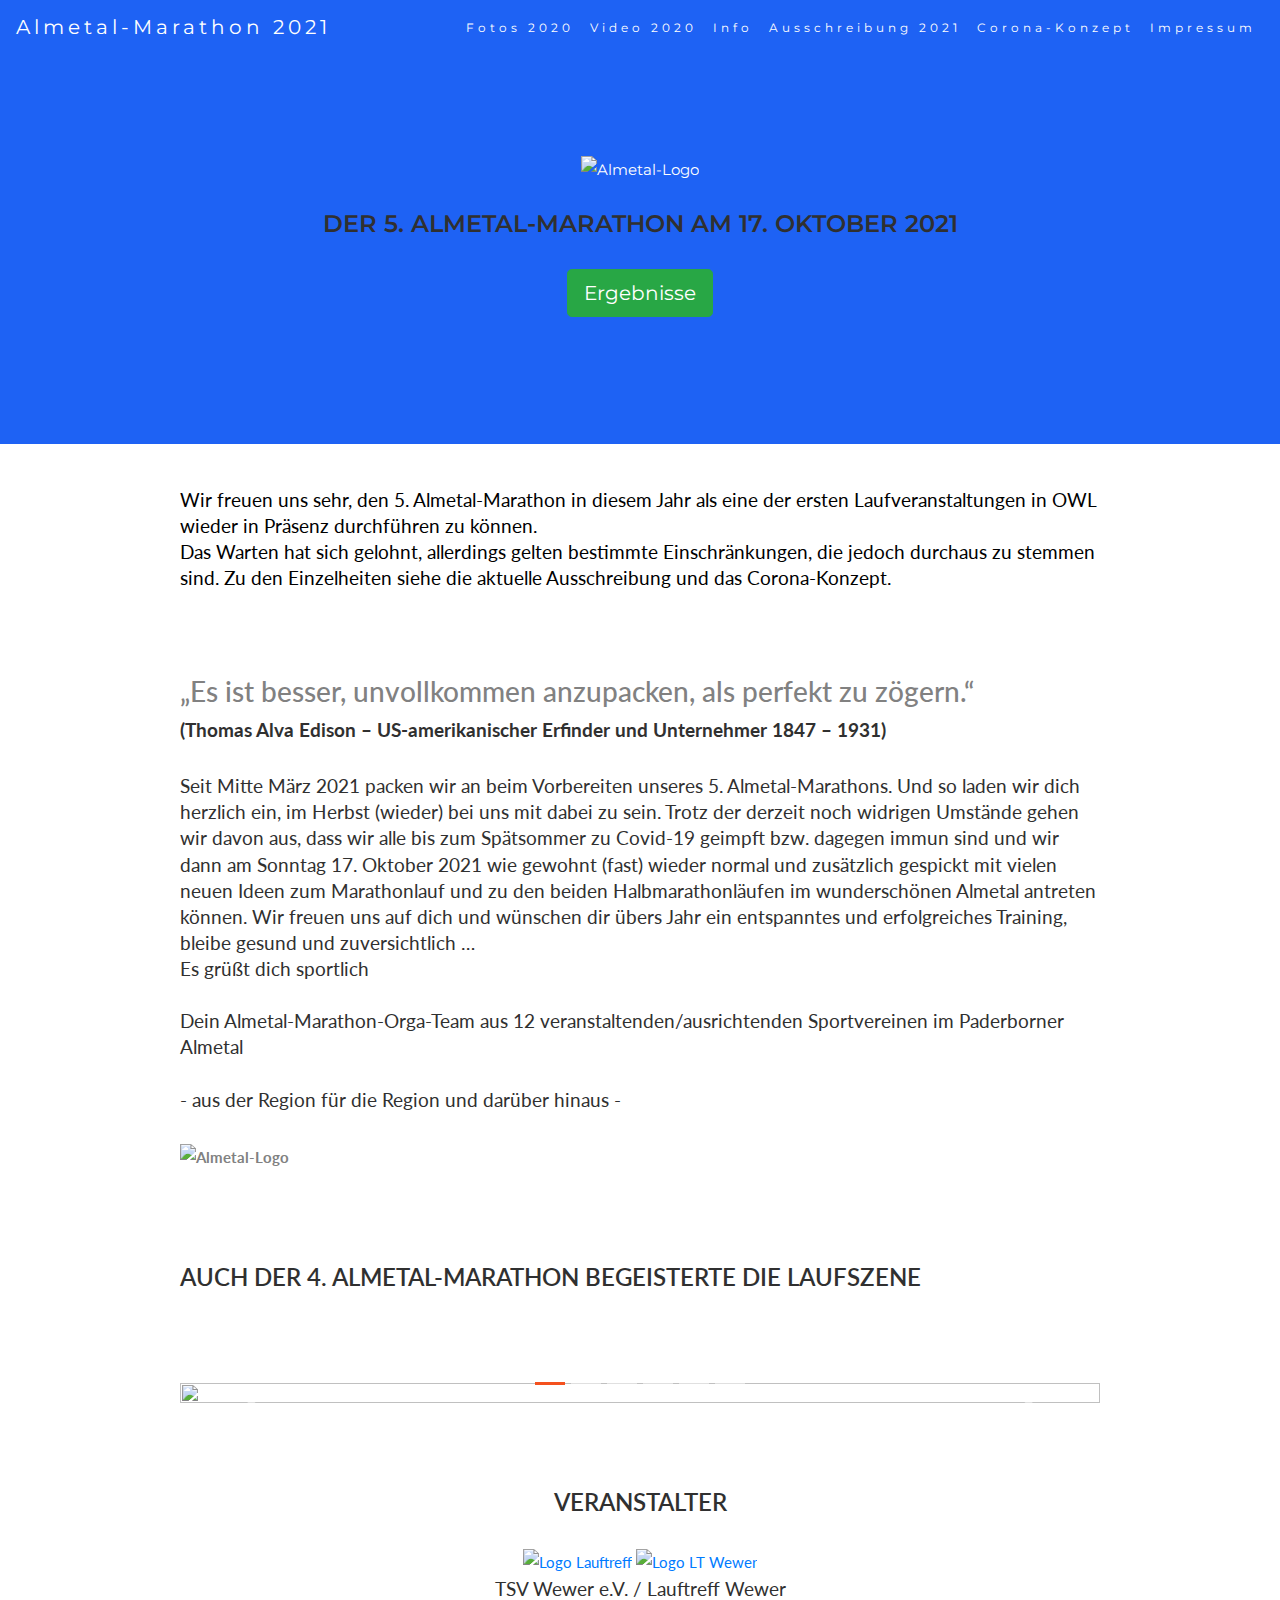
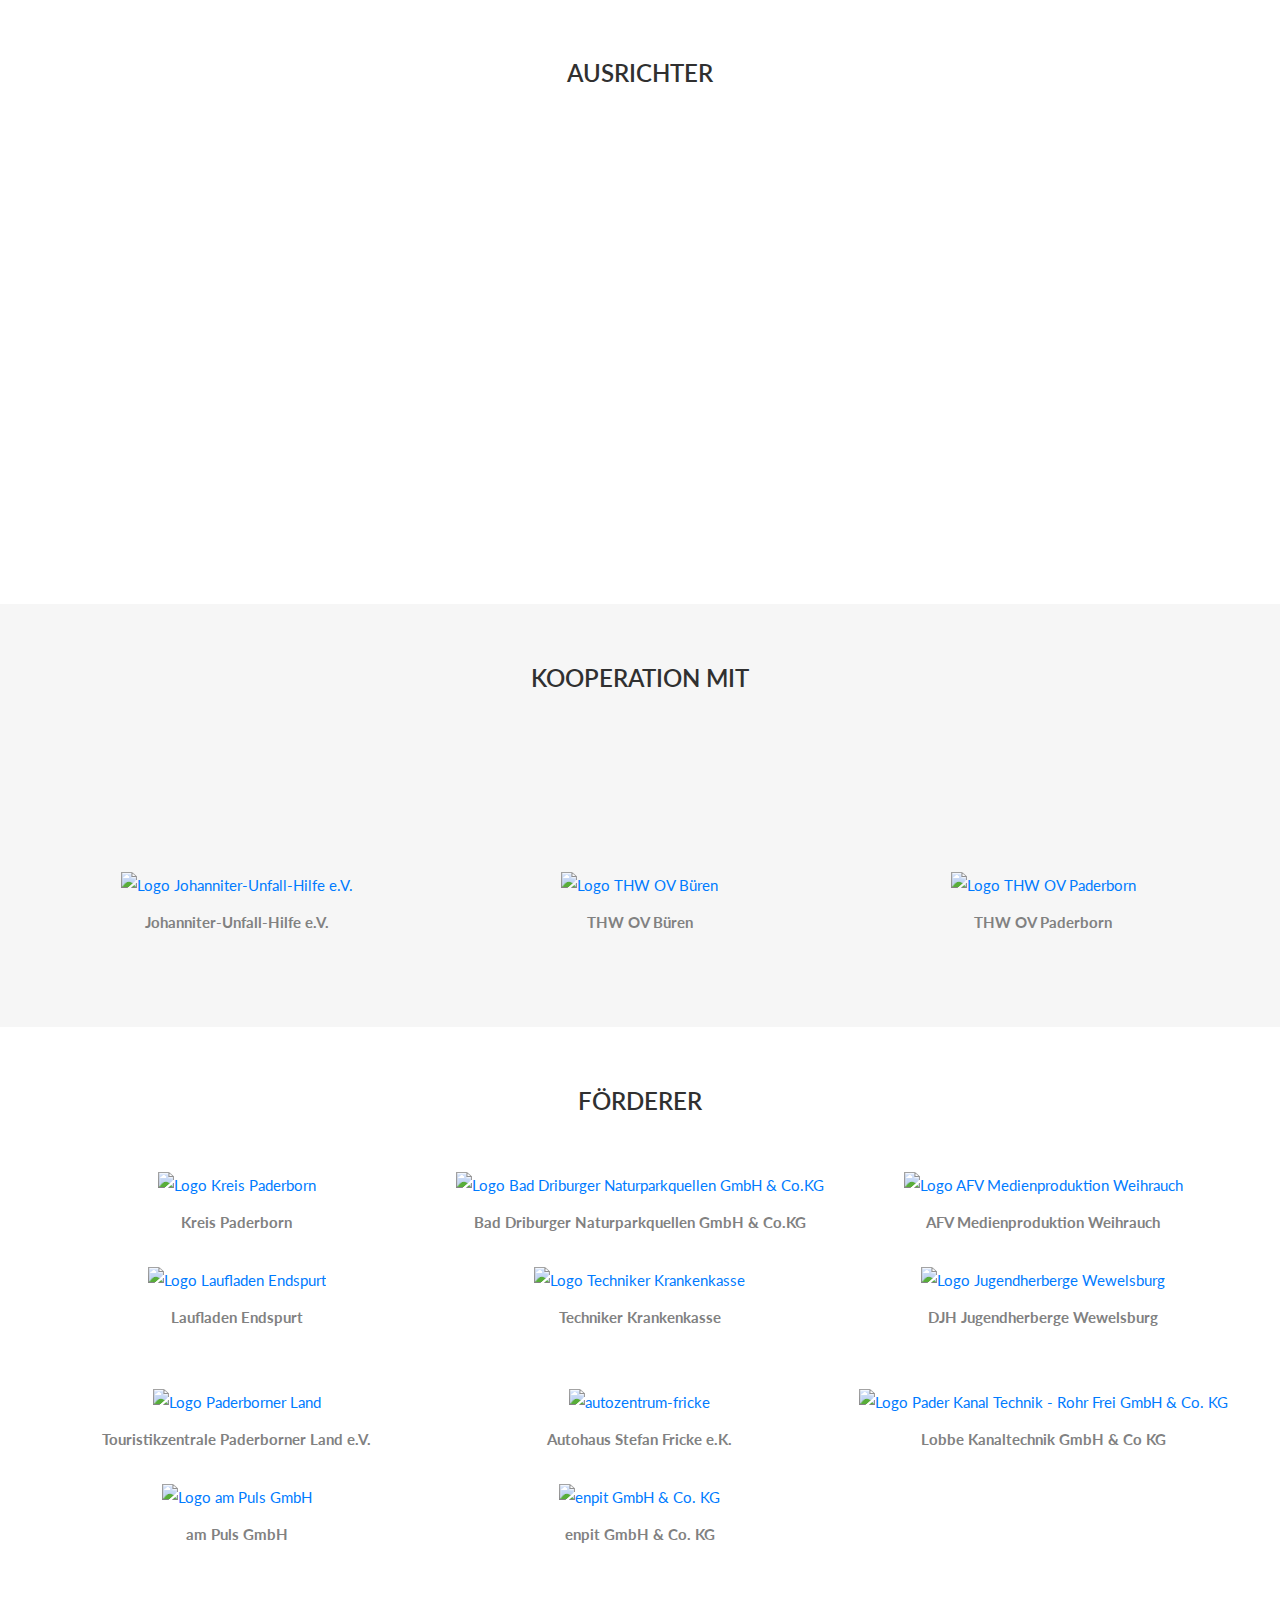
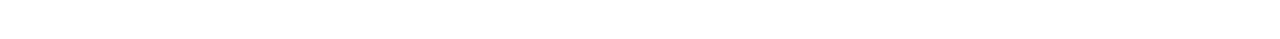
==== index.html @ 2bb0453e "Add files via upload" ====
<!DOCTYPE html>
<html lang="en">

<head>

    <title>Almetal-Marathon 2021</title>
    <meta charset="utf-8">
    <meta name="viewport" content="width=device-width, initial-scale=1">

    <link rel="stylesheet" href="https://maxcdn.bootstrapcdn.com/bootstrap/4.1.3/css/bootstrap.min.css">
    <link href="https://fonts.googleapis.com/css?family=Montserrat" rel="stylesheet" type="text/css">
    <link href="https://fonts.googleapis.com/css?family=Lato" rel="stylesheet" type="text/css">

    <script src="https://ajax.googleapis.com/ajax/libs/jquery/3.3.1/jquery.min.js"></script>
    <script src="https://maxcdn.bootstrapcdn.com/bootstrap/4.0.0/js/bootstrap.min.js"></script>
    <script src="https://cdnjs.cloudflare.com/ajax/libs/popper.js/1.12.9/umd/popper.min.js"></script>
    <script src="counter.js"></script>
    <!-- counter txt hat auch weitere scripte -->

    <link href="mein_css.css" rel="stylesheet" type="text/css">

</head>

<body>

    <nav class="navbar navbar-expand-lg navbar-dark   fixed-top">
        <a class="navbar-brand" href="#">Almetal-Marathon 2021</a>

        <a href="#"><img style="width: 5%;" alt="Almetal-Logo" src="5-Almetal-Marathon-int.jpg"></a>

    </nav>

    <nav class="navbar navbar-expand-lg navbar-dark   ">
        <a class="navbar-brand" href="#">Almetal-Marathon 2021</a>

        <ul class="navbar-nav ml-auto">

            <li class="nav-item">
                <a class="nav-link" href="https://drive.google.com/drive/u/1/folders/1sz-ZHcjQLQkYLXqZZET-gPsAhg2tv9Ea"
                    title="">Fotos 2020 </a>
            </li>
            <li class="nav-item">
                <a class="nav-link" href="https://www.youtube.com/watch?v=vW3LG8Wbyl0" title="">Video 2020</a>
            </li>

            <li class="nav-item">
                <a class="nav-link" href="https://my.raceresult.com/163427/info?lang=de" title="">Info</a>
            </li>
            <li class="nav-item">
                <a class="nav-link"
                    href="https://www.lauftreff-wewer.de/images/Almetal-Marathon/2021-10-17/2021-03-17-Ausschreibung.pdf"
                    title="">Ausschreibung 2021</a>
            </li>

            <li class="nav-item">
                <a class="nav-link"
                    href="https://www.lauftreff-wewer.de/images/Almetal-Marathon/2021-10-17/2021-08-11-Corona-Konzept.pdf">Corona-Konzept</a>
            </li>

            <li class="nav-item">
                <a class="nav-link" href="https://tsv-wewer.de/kontakt/impressum">Impressum</a>
            </li>

        </ul>
    </nav>

    <div class="jumbotron1 text-center">

        <img style="width: 50%;" alt="Almetal-Logo" src="5-Almetal-Marathon-int.jpg"><br>

        <br>
        <h2> Der 5. Almetal-Marathon am 17. Oktober 2021</h2>
        <!--
        <h4> Bis zum Start sind es noch: </h4>

         Datum wird in counter.js gepflegt  ****Vier Zeilen für Counter!!! -->
        <!--
        <p id="tage" class="btn btn-success btn-sm"></p>
        <p id="stunden" class="btn btn-success btn-sm"></p>
        <p id="minuten" class="btn btn-success btn-sm"></p>
        <p id="sekunden" class="btn btn-success btn-sm"></p>
        <br>
    -->
        <!-- 
        <a href="https://my.raceresult.com/163427/registration?lang=de" class="btn btn-success btn-lg"
            data-toggle="tooltip" data-placement="top" title="seit 1. April 2021 möglich">Anmeldung </a>
          
-->
        <a href="https://my.raceresult.com/163427/results" class="btn btn-success btn-lg" data-toggle="tooltip"
            data-placement="top" title="seit 1. April 2021 möglich">Ergebnisse </a>


        <br>
        <br>
        <!--
        <div class="container">
            <div class="row">
                <div class="col-sm-1">
                </div>

                <div class="col-sm-10">
                    <h6>
                        Die <b>Online-Anmeldung</b> für die Läufe des 5. Almetal-Marathon <b>ist geschlossen.</b>
                        <br>
                        Nach- bzw. Ummeldungen sind aus technischen und organisatorischen Gründen
                        leider
                        nicht mehr möglich !!!
                        <br>
                    </h6>
                </div>
            </div>
        </div>
-->


    </div>


    <div class="container">
        <div class="row">
            <div class="col-sm-1">
            </div>

            <div class="col-sm-10">
                <p class="font-weight-bold">
                    <br>
                    <h5>
                        Wir freuen uns sehr, den 5. Almetal-Marathon in diesem Jahr als eine der ersten
                        Laufveranstaltungen in OWL wieder in Präsenz durchführen zu können.
                        <br>
                        Das Warten hat sich gelohnt, allerdings gelten bestimmte Einschränkungen, die jedoch
                        durchaus zu stemmen sind. Zu den Einzelheiten siehe die aktuelle Ausschreibung und das
                        Corona-Konzept.
                    </h5>
                    <br>
                    <br>
                    <h3> „Es ist besser, unvollkommen anzupacken, als perfekt zu zögern.“ </h3>

                    <h4> <b>(Thomas Alva Edison – US-amerikanischer Erfinder und Unternehmer 1847 – 1931) </b></h4>

                    <h4> Seit Mitte März 2021 packen wir an beim Vorbereiten unseres 5. Almetal-Marathons.

                        Und so laden wir dich herzlich ein, im Herbst (wieder) bei uns mit dabei zu sein.
                        Trotz der derzeit noch widrigen Umstände gehen wir davon aus, dass wir alle bis zum
                        Spätsommer
                        zu Covid-19 geimpft bzw. dagegen immun sind und wir dann am Sonntag 17. Oktober 2021 wie
                        gewohnt
                        (fast) wieder normal und zusätzlich gespickt mit vielen neuen Ideen zum Marathonlauf und zu
                        den
                        beiden Halbmarathonläufen im wunderschönen Almetal antreten können.

                        Wir freuen uns auf dich und wünschen dir übers Jahr ein entspanntes und erfolgreiches
                        Training,
                        bleibe gesund und zuversichtlich …

                        <br>
                        Es grüßt dich sportlich
                        <br>
                        <br>

                        Dein Almetal-Marathon-Orga-Team
                        aus 12 veranstaltenden/ausrichtenden Sportvereinen im Paderborner Almetal
                        <br>
                        <br>
                        - aus der Region für die Region und darüber hinaus -

                    </h4>
                    <p class="font-weight-bold">
                        <img style="width: 100%;" alt="Almetal-Logo" src="Vereinslogoleiste.png"><br>
                    </p>
                </p>
            </div>
        </div>
    </div>


    <!-- Text aus der Region-->
    <div class="container-fluid bg-white">
        <div class="container">
            <div class="row">
                <div class="col-sm-1">

                </div>

                <div class="col-sm-10">
                    <p class="font-weight-bold">
                        <h2> Auch der 4. Almetal-Marathon begeisterte die Laufszene</h2>
                    </p>
                </div>

                <div class="col-sm-1">

                </div>
            </div>
        </div>
    </div>

    <!-- Fotos-->
    <div class="container">

        <div class="row">
            <div class="col-sm-1">
            </div>

            <div class="col-sm-10">

                <div id="Fotos" class="carousel slide" data-ride="carousel">

                    <!-- Indicators -->
                    <ul class="carousel-indicators">
                        <li data-target="#Fotos" data-slide-to="0" class="active"></li>
                        <li data-target="#Fotos" data-slide-to="1"></li>
                        <li data-target="#Fotos" data-slide-to="2"></li>
                        <li data-target="#Fotos" data-slide-to="3"></li>
                        <li data-target="#Fotos" data-slide-to="4"></li>
                        <li data-target="#Fotos" data-slide-to="5"></li>
                    </ul>

                    <!-- The slideshow -->
                    <div class="carousel-inner">
                        <div class="carousel-item active">
                            <img src="2020_1.JPG">
                        </div>
                        <div class="carousel-item ">
                            <img src="2020_2.JPG">
                        </div>
                        <div class="carousel-item ">
                            <img src="2020_3.JPG">
                        </div>
                        <div class="carousel-item ">
                            <img src="2020_4.JPG">
                        </div>
                        <div class="carousel-item ">
                            <img src="2020_5.JPG">
                        </div>
                        <div class="carousel-item ">
                            <img src="2020_6.JPG">
                        </div>
                    </div>

                    <!-- Left and right controls -->
                    <a class="carousel-control-prev" href="#Fotos" data-slide="prev">
                        <span class="carousel-control-prev-icon"></span>
                    </a>
                    <a class="carousel-control-next" href="#Fotos" data-slide="next">
                        <span class="carousel-control-next-icon"></span>
                    </a>

                </div>


            </div>
        </div>
    </div>
    </div>
    </div>

    <!-- Logo Unterschrift Untertitel
<div class="container">
        <div class="row">
            <div class="col-sm-1">
            </div>

            <div class="col-sm-10">
                <p class="small">
                   Text hier
                </p>
            </div>

            <div class="col-sm-1">
            </div>
        </div>
    </div>
-->

    </h4>
    </p>
    </div>

    <div class="col-sm-1">
    </div>




    <!-- Container (Veranstalter & Ausrichter) -->
    <div class="container">
        <div id="Veranstalter" class="container-fluid text-center">
            <h2>Veranstalter</h2>
            <a href="http://www.tsv-wewer.de/" target="_blank">
                <img style="width: 4%" src="TSV%20Wewer.jpg" alt="Logo Lauftreff">
            </a>
            <a href="http://www.lauftreff-wewer.de/index.php/almetal-marathon" target="_blank">
                <img style="width: 4%;" src="2019-Lauftreff-Wewer-40-Jahre.jpg" alt="Logo LT Wewer">
            </a>
            <h4>TSV Wewer e.V. / Lauftreff Wewer </h4>
            <br>

            <h2>Ausrichter</h2>
            <div class="row slideanim">
                <div class="col-sm-3">
                    <span class="glyphicon glyphicon-off logo-small"></span>

                    <a href="http://www.hsv-harth.de/" target="_blank">

                        <img style="width: 10%" src="Harth.jpg" alt="Logo Harth">

                    </a>
                    <p>HSV Rot-Weiß Harth e.V.</p>

                </div>
                <div class="col-sm-3">
                    <span class="glyphicon glyphicon-heart logo-small"></span>
                    <a href="http://sv-siddinghausen.eu/" target="_blank">
                        <img style="width: 10%" src="BW%20Siddinghausen.jpg" alt="Logo SV Siddinghausen">
                    </a>

                    <p>SV Blau-Weiß Siddinghausen e.V.</p>
                </div>
                <div class="col-sm-3">
                    <span class="glyphicon glyphicon-lock logo-small"></span>
                    <a href="http://www.svc-weine.de/" target="_blank">
                        <img style="width: 10%" src="Logo-SVC-Weine-neu.png" alt="Logo SVC Weine">
                    </a>
                    <p>SVC Weine e.V.</p>
                </div>

                <div class="col-sm-3">
                    <span class="glyphicon glyphicon-certificate logo-small"></span>
                    <a href="http://www.tsv-tudorf.de/" target="_blank">
                        <img style="width:10%" src="moz-screenshot-14.jpg" alt=" Logo TSV Tudorf 1919 e.V.">
                    </a>
                    <p>TSV Tudorf 1919 e.V.</p>
                </div>

            </div>

            <div class="row slideanim">
                <div class="col-sm-3">
                    <span class="glyphicon glyphicon-leaf logo-small"></span>
                    <a href="http://bueren-laeuft.de/aatalmarathon-2017/" target="_blank">
                        <img style="width: 10%" src="moz-screenshot-10.jpg" alt="Logo Büren">
                    </a>
                    <p>SV 21 Büren e.V.</p>
                </div>
                <div class="col-sm-3">
                    <span class="glyphicon glyphicon-certificate logo-small"></span>
                    <a href="http://www.sv-brenken.de/" target="_blank">
                        <img style="width: 10%" src="moz-screenshot-11.jpg" alt="Logo Blau Weiß Brenken">
                    </a>
                    <p>SV Blau-Weiß Brenken 1921 e.V.</p>
                </div>
                <div class="col-sm-3">
                    <span class="glyphicon glyphicon-wrench logo-small"></span>
                    <a href="http://www.ahden.de/vereine/bsv.html" target="_blank">
                        <img style="width:10%" src="moz-screenshot-12.jpg" alt="Logo BSV Ahden">
                    </a>
                    <p>BSV Ahden e.V</p>
                </div>

                <div class="col-sm-3">
                    <span class="glyphicon glyphicon-leaf logo-small"></span>
                    <a href="http://tus-wewelsburg.de/" target="_blank">
                        <img style="width:10%" src="moz-screenshot-13.jpg" alt="Logo TuS Wewelsburg 1919 e.V.">
                    </a>
                    <p>TuS Wewelsburg 1919 e.V.</p>
                </div>
            </div>
            <div class="row slideanim">


                <div class="col-sm-3">
                    <span class="glyphicon glyphicon-wrench logo-small"></span>
                    <a href="http://www.tsv-tudorf.de/abteilungen/leichtathletik/lauftreff.html" target="_blank">
                        <img style="width:10%" src="moz-screenshot-15.jpg" alt="">
                    </a>
                    <p>TSV Tudorf 1919 e.V. Leichtathletik</p>
                </div>

                <div class="col-sm-3">
                    <span class="glyphicon glyphicon-leaf logo-small"></span>
                    <a href="http://www.alfen.de/allemal-marathon-abschnitt-alfen/" target="_blank">
                        <img style="width:10%" src="moz-screenshot-16.jpg" alt="Logo SV Rot-Weiß Alfen 1927 e.V.">
                    </a>
                    <p>SV Rot-Weiß Alfen 1927 e.V.</p>
                </div>
                <div class="col-sm-3">
                    <span class="glyphicon glyphicon-certificate logo-small"></span>
                    <a href="http://www.scb-la.de" target="_blank">
                        <img style="width:10%" src="moz-screenshot-17.jpg" alt="Logo SC Borchen 1926/32 e.V">
                    </a>
                    <p>SC Borchen 1926/32 e.V</p>
                </div>
                <div class="col-sm-3">
                    <span class="glyphicon glyphicon-wrench logo-small"></span>
                    <a href="http://www.tura-elsen.de/" target="_blank">
                        <img style="width:10%" src="moz-screenshot-18.jpg" alt="Logo TuRa Elsen 1894/1911 e.V.">
                    </a>
                    <p>TuRa Elsen 1894/1911 e.V.</p>
                </div>
            </div>

            <div class="row slideanim">
            </div>

        </div>

    </div>

    <!-- Container (in Kooperation mit ) -->
    <div id="portfolio" class="container-fluid text-center bg-grey">
        <h2>Kooperation mit </h2><br>

        <div class="row text-center slideanim">
            <div class="col-sm-4">
                <div class="thumbnail">
                    <a href="http://radfuchs.de/" target="_blank">
                        <img style="width:10%" src="moz-screenshot.jpg" alt="Logo Radfüchse Büren e.V.">
                    </a>
                    <p><strong>Radfüchse Büren e.V. </strong></p>

                </div>
            </div>
            <div class="col-sm-4">
                <div class="thumbnail">
                    <a href="http://www.rad-treff-borchen.de/" target="_blank">
                        <img style="width:10%" src="moz-screenshot-1.jpg" alt="Logo Rad-Treff Borchen">
                    </a>
                    <p><strong>Rad-Treff Borchen e.V.</strong></p>

                </div>
            </div>
            <div class="col-sm-4">
                <div class="thumbnail">
                    <a href="http://www.ahorn-sportpark.de" target="_blank">
                        <img style="width:50%" src="Ahornsportpark.png" alt="Logo Ahorn Sportpark">
                    </a>
                    <p><strong>Ahorn-Sportpark gGmbH</strong></p>

                </div>
            </div>
        </div><br>

        <div class="row text-center ">


            <div class="col-sm-4">
                <div class="thumbnail">
                    <a href="http://www.johanniter.de/die-johanniter/johanniter-hilfsgemeinschaft/hilfsgemeinschaften-vor-ort/paderborn/#contactperson-194442"
                        target="_blank">
                        <img style="width:30%" src="moz-screenshot-3.jpg" alt="Logo Johanniter-Unfall-Hilfe e.V.">
                    </a>
                    <p><strong>Johanniter-Unfall-Hilfe e.V.</strong></p>

                </div>
            </div>

            <div class="col-sm-4">
                <div class="thumbnail">
                    <a href="https://ov-bueren.thw.de/" target="_blank">
                        <img style="width: 10%" src="moz-screenshot-2.jpg" alt="Logo THW OV Büren">
                    </a>
                    <p><strong>THW OV Büren </strong></p>

                </div>
            </div>
            <div class="col-sm-4">
                <div class="thumbnail">
                    <a href="https://www.thw-paderborn.de/home" target="_blank">
                        <img style="width: 10%" src="THW_PB.jpg" alt="Logo THW OV Paderborn">
                    </a>
                    <p><strong> THW OV Paderborn</strong></p>

                </div>
            </div>

        </div>
    </div>


    <!-- Container (Förderer ) -->
    <div id="portfolio" class="container-fluid text-center ">
        <h2>Förderer</h2><br>

        <div class="row text-center ">
            <div class="col-sm-4">
                <div class="thumbnail">
                    <a href="http://www.kreis-paderborn.de/" target="_blank">
                        <img style="width:30%" src="moz-screenshot-7.jpg" alt="Logo Kreis Paderborn">
                    </a>
                    <p><strong>Kreis Paderborn </strong></p>

                </div>
            </div>
            <div class="col-sm-4">
                <div class="thumbnail">
                    <a href="http://www.bad-driburger.de/" target="_blank">
                        <img style="width:30%" src="moz-screenshot-20.jpg"
                            alt="Logo Bad Driburger Naturparkquellen GmbH & Co.KG">
                    </a>
                    <p><strong>Bad Driburger Naturparkquellen GmbH & Co.KG</strong></p>

                </div>
            </div>
            <div class="col-sm-4">
                <div class="thumbnail">
                    <a href="http://www.afv.de/" target="_blank">
                        <img style="width:15%" src="moz-screenshot-21.jpg" alt="Logo AFV Medienproduktion
                            Weihrauch">
                    </a>
                    <p><strong>AFV Medienproduktion Weihrauch</strong></p>

                </div>
            </div>
        </div>

        <div class="row text-center ">
            <div class="col-sm-4">
                <div class="thumbnail">
                    <a href="http://www.laufladen-endspurt.de/" target="_blank">
                        <img style="width:30%" src="moz-screenshot-23.jpg" alt="Logo Laufladen Endspurt">
                    </a>
                    <p><strong>Laufladen Endspurt </strong></p>

                </div>
            </div>
            <div class="col-sm-4">
                <div class="thumbnail">
                    <a href="https://www.tk.de/service/app/2025440/filiale/detail.app" target="_blank">
                        <img style="width:10%" src="TK.jpg" alt="Logo Techniker Krankenkasse">
                    </a>
                    <p><strong>Techniker Krankenkasse</strong></p>

                </div>
            </div>
            <div class="col-sm-4">
                <div class="thumbnail">
                    <a href="https://www.jugendherberge.de/jugendherbergen/Wewelsburg-386/portraet/" target="_blank">
                        <img style="width:30%" src="DJH.jpg" alt="Logo Jugendherberge Wewelsburg">
                    </a>
                    <p><strong>DJH Jugendherberge Wewelsburg</strong></p>

                </div>
            </div>

        </div><br>



        <div class="row text-center ">
            <div class="col-sm-4">
                <div class="thumbnail">
                    <a href="https://www.paderborner-land.de" target="_blank">
                        <img style="width:30%" src="Logo_PBerLand_rgb.jpg" alt="Logo Paderborner Land">
                    </a>
                    <p><strong>Touristikzentrale Paderborner Land e.V. </strong></p>

                </div>
            </div>

            <div class="col-sm-4">
                <div class="thumbnail">
                    <a href="https://www.autozentrum-fricke.de/" target="_blank">
                        <img style="width:20%" src="Fricke.jpg" alt="autozentrum-fricke">
                    </a>
                    <p><strong>Autohaus Stefan Fricke e.K.</strong></p>

                </div>
            </div>



            <div class="col-sm-4">
                <div class="thumbnail">
                    <a href="https://www.pktec.de/" target="_blank">
                        <img style="width:30%" src="Lobbe_Logo_4c_650mm.jpg"
                            alt="Logo Pader Kanal Technik - Rohr Frei GmbH & Co. KG">
                    </a>
                    <p><strong>Lobbe Kanaltechnik GmbH & Co KG</strong></p>

                </div>
            </div><br>

            <div class="col-sm-4">
                <div class="thumbnail">
                    <a href="http://www.ampulsonline.de" target="_blank">
                        <img style="width: 20%" src="Am-Puls.png" alt="Logo am Puls GmbH">
                    </a>
                    <p><strong>am Puls GmbH </strong></p>

                </div>
            </div>

            <div class="col-sm-4">
                <div class="thumbnail">
                    <a href="https://www.enpit.de" target="_blank">
                        <img style="width: 20%" src="logo-enpit.png" alt="enpit GmbH & Co. KG">
                    </a>
                    <p><strong>enpit GmbH & Co. KG</strong></p>

                </div>
            </div>

        </div>
    </div>

    <!-- Container (Contact Section) 
    <div id="contact" class="container-fluid bg-grey">
        <h2 class="text-center">CONTACT</h2>
        <div class="row">
            <div class="col-sm-5">
                <p>Contact us and we'll get back to you within 24 hours.</p>
                <p><span class="glyphicon glyphicon-map-marker"></span> Chicago, US</p>
                <p><span class="glyphicon glyphicon-phone"></span> +00 1515151515</p>
                <p><span class="glyphicon glyphicon-envelope"></span> myemail@something.com</p>
            </div>
            <div class="col-sm-7 slideanim">
                <div class="row">
                    <div class="col-sm-6 form-group">
                        <input class="form-control" id="name" name="name" placeholder="Name" type="text" required>
                    </div>
                    <div class="col-sm-6 form-group">
                        <input class="form-control" id="email" name="email" placeholder="Email" type="email" required>
                    </div>
                </div>
                <textarea class="form-control" id="comments" name="comments" placeholder="Comment" rows="5"></textarea><br>
                <div class="row">
                    <div class="col-sm-12 form-group">
                        <button class="btn btn-default pull-right" type="submit">Send</button>
                    </div>
                </div>
            </div>
        </div>
    </div>
   -->


</body>

</html>
---- mein_css.css ----
body {
            font: 400 15px Lato, sans-serif;
            line-height: 1.8;
            color: #818181;
        }

        h2 {
            font-size: 24px;
            text-transform: uppercase;
            color: #303030;
            font-weight: 600;
            margin-bottom: 30px;
        }

        h4 {
            font-size: 19px;
            line-height: 1.375em;
            color: #303030;
            font-weight: 400;
            margin-bottom: 30px;
        }

        .jumbotron1 {
            background-color: #1e62f4;
            color: #fff;
            padding: 100px 25px;
            font-family: Montserrat, sans-serif;
        }

        h5 {
            font-size: 19px;
            line-height: 1.375em;
            color: #000000;
            font-weight: 400;
            margin-bottom: 30px;
        }
        h6 {
            background-color: #f4df1e;
            font-size: 19px;
            line-height: 1.375em;
            color: #000000;
            font-weight: 400;
            margin-bottom: 30px;
        }


        .container-fluid {
            padding: 60px 50px;
        }

        .bg-grey {
            background-color: #f6f6f6;
        }

        .logo-small {
            color: #f4511e;
            font-size: 50px;
        }

        .logo {
            color: #f4511e;
            font-size: 200px;
        }

        .thumbnail {
            padding: 0 0 15px 0;
            border: none;
            border-radius: 0;
        }

        .thumbnail img {
            width: 100%;
            height: 100%;
            margin-bottom: 10px;
        }




        .carousel-control.right,
        .carousel-control.left {
            background-image: none;
            color: #f4511e;
        }

        .carousel-indicators li {
            border-color: #f4511e;
        }

        .carousel-indicators li.active {
            background-color: #f4511e;
        }

        /* Make the image fully responsive */
        .carousel-inner img {
            width: 100%;
            height: 100%;
        }



        .item h4 {
            font-size: 19px;
            line-height: 1.375em;
            font-weight: 400;
            font-style: italic;
            margin: 70px 0;
        }

        .item span {
            font-style: normal;
        }

        .panel {
            border: 1px solid #f4511e;
            border-radius: 0 !important;
            transition: box-shadow 0.5s;
        }

        .panel:hover {
            box-shadow: 5px 0px 40px rgba(0, 0, 0, .2);
        }

        .panel-footer .btn:hover {
            border: 1px solid #f4511e;
            background-color: #fff !important;
            color: #f4511e;
        }

        .panel-heading {
            color: #fff !important;
            background-color: #f4511e !important;
            padding: 25px;
            border-bottom: 1px solid transparent;
            border-top-left-radius: 0px;
            border-top-right-radius: 0px;
            border-bottom-left-radius: 0px;
            border-bottom-right-radius: 0px;
        }

        .panel-footer {
            background-color: white !important;
        }

        .panel-footer h3 {
            font-size: 32px;
        }

        .panel-footer h4 {
            color: #aaa;
            font-size: 14px;
        }

        .panel-footer .btn {
            margin: 15px 0;
            background-color: #f4511e;
            color: #fff;
        }

        .navbar {
            margin-bottom: 0;
            background-color: #1e62f4;
            z-index: 9999;
            border: 0;
            font-size: 12px !important;
            line-height: 1.42857143 !important;
            letter-spacing: 4px;
            border-radius: 0;
            font-family: Montserrat, sans-serif;
        }

        .navbar li a,
        .navbar .navbar-brand {
            color: #fff !important;
        }

        .navbar-nav li a:hover,
        .navbar-nav li.active a {
            color: #f4511e !important;
            background-color: #fff !important;
            flex-direction: row
        }

        .navbar-default .navbar-toggle {
            border-color: transparent;
            color: #fff !important;
        }

        footer .glyphicon {
            font-size: 20px;
            margin-bottom: 20px;
            color: #f4511e;
        }

        .slideanim {
            visibility: hidden;
        }

        .slide {
            animation-name: slide;
            -webkit-animation-name: slide;
            animation-duration: 1s;
            -webkit-animation-duration: 1s;
            visibility: visible;
        }



        @keyframes slide {
            0% {
                opacity: 0;
                transform: translateY(70%);
            }

            100% {
                opacity: 1;
                transform: translateY(0%);
            }
        }

        @-webkit-keyframes slide {
            0% {
                opacity: 0;
                -webkit-transform: translateY(70%);
            }

            100% {
                opacity: 1;
                -webkit-transform: translateY(0%);
            }
        }

        @media screen and (max-width: 768px) {
            .col-sm-4 {
                text-align: center;
                margin: 25px 0;
            }

            .btn-lg {
                width: 100%;
                margin-bottom: 35px;
            }
        }

        @media screen and (max-width: 480px) {
            .logo {
                font-size: 150px;
            }
        }

        /* Fixes dropdown menus placed on the right side */
        .ml-auto .dropdown-menu {
            left: auto !important;
            right: 0px;
        }

        .nav-link {
            padding-right: .5rem !important;
            padding-left: .5rem !important;
        }
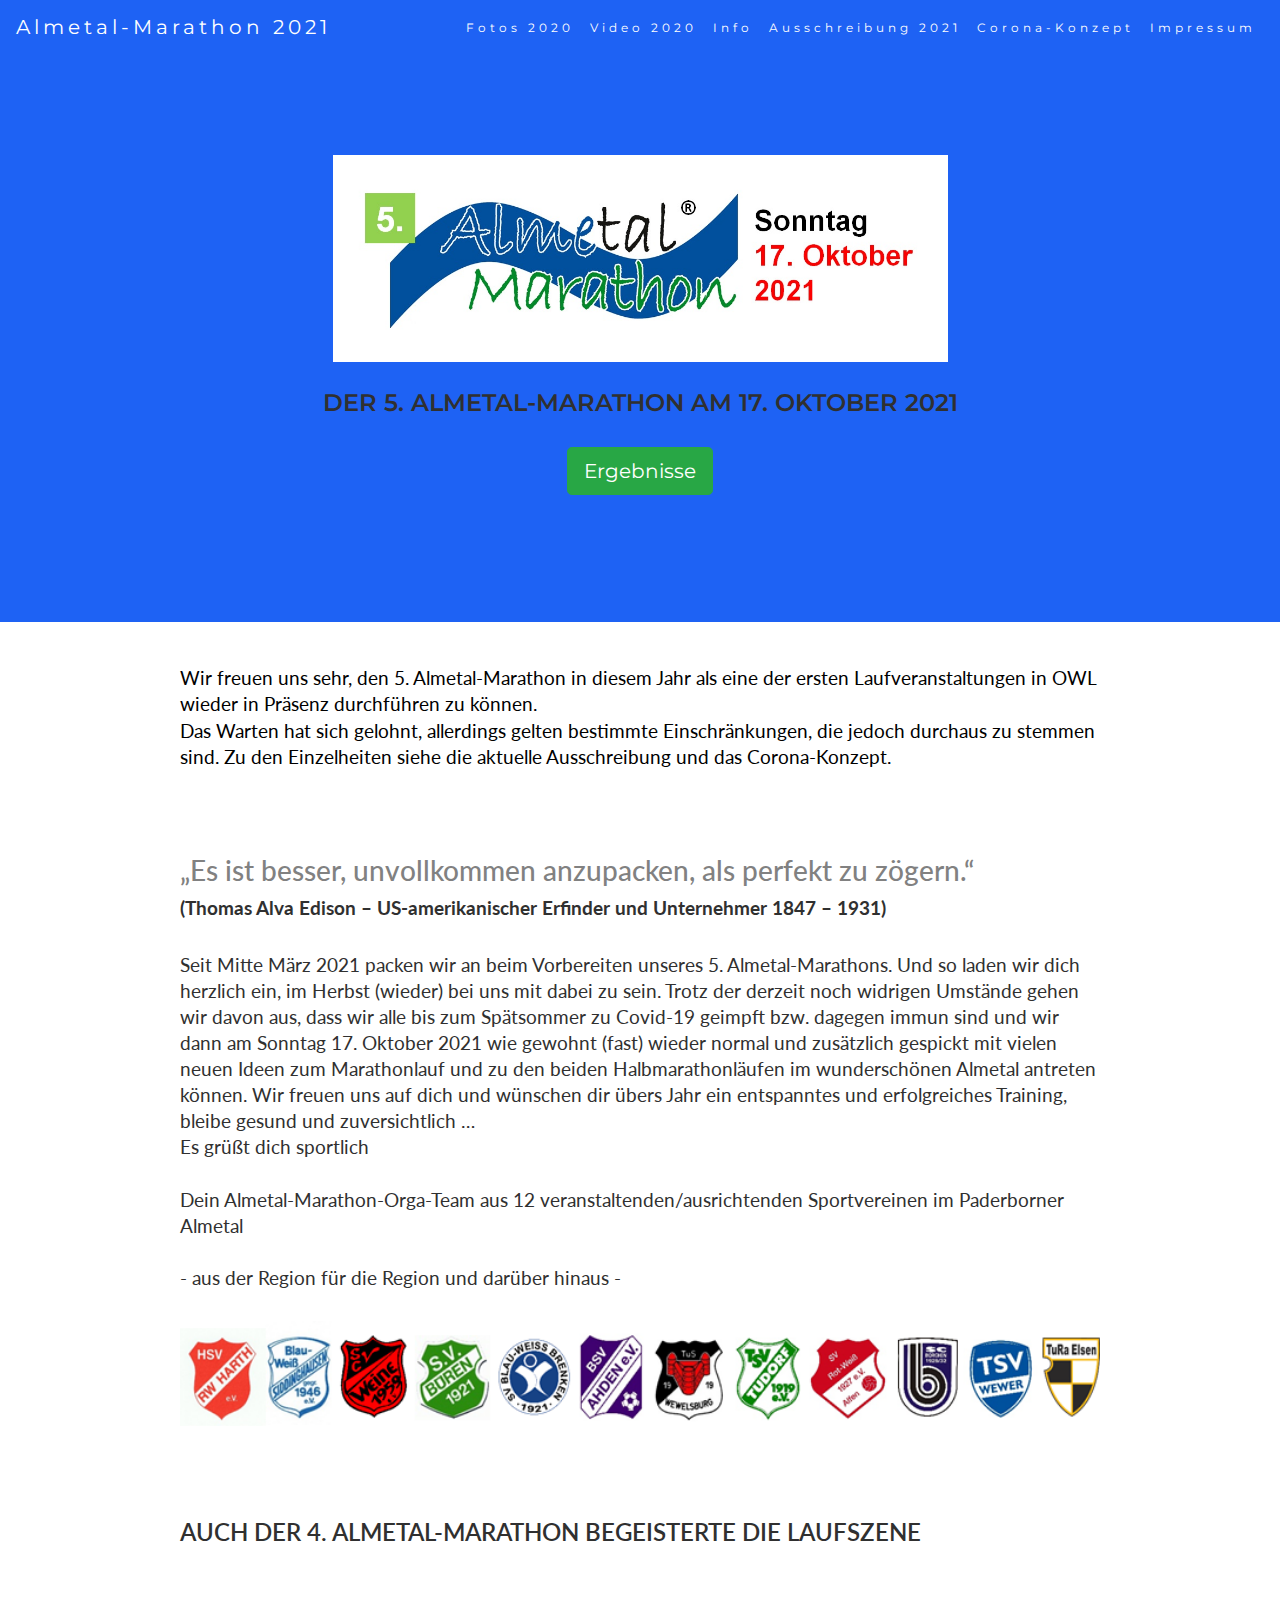
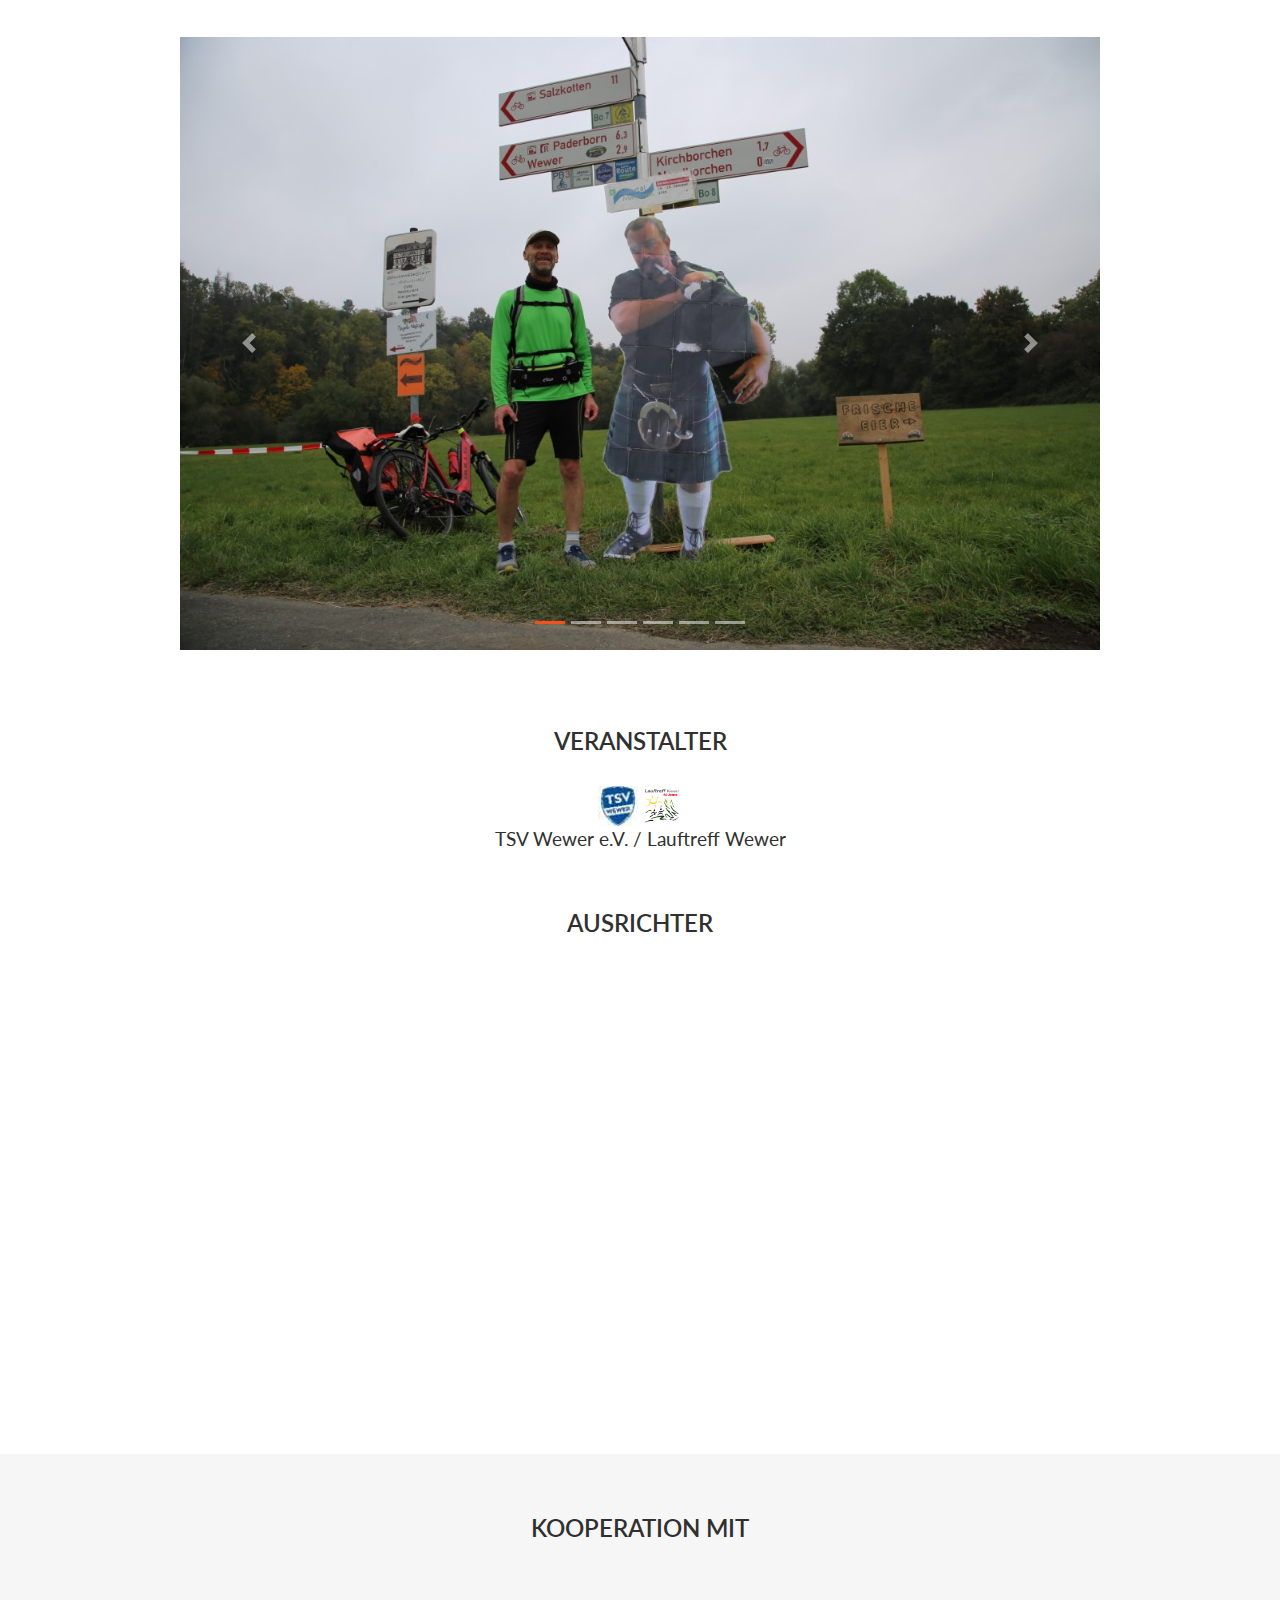
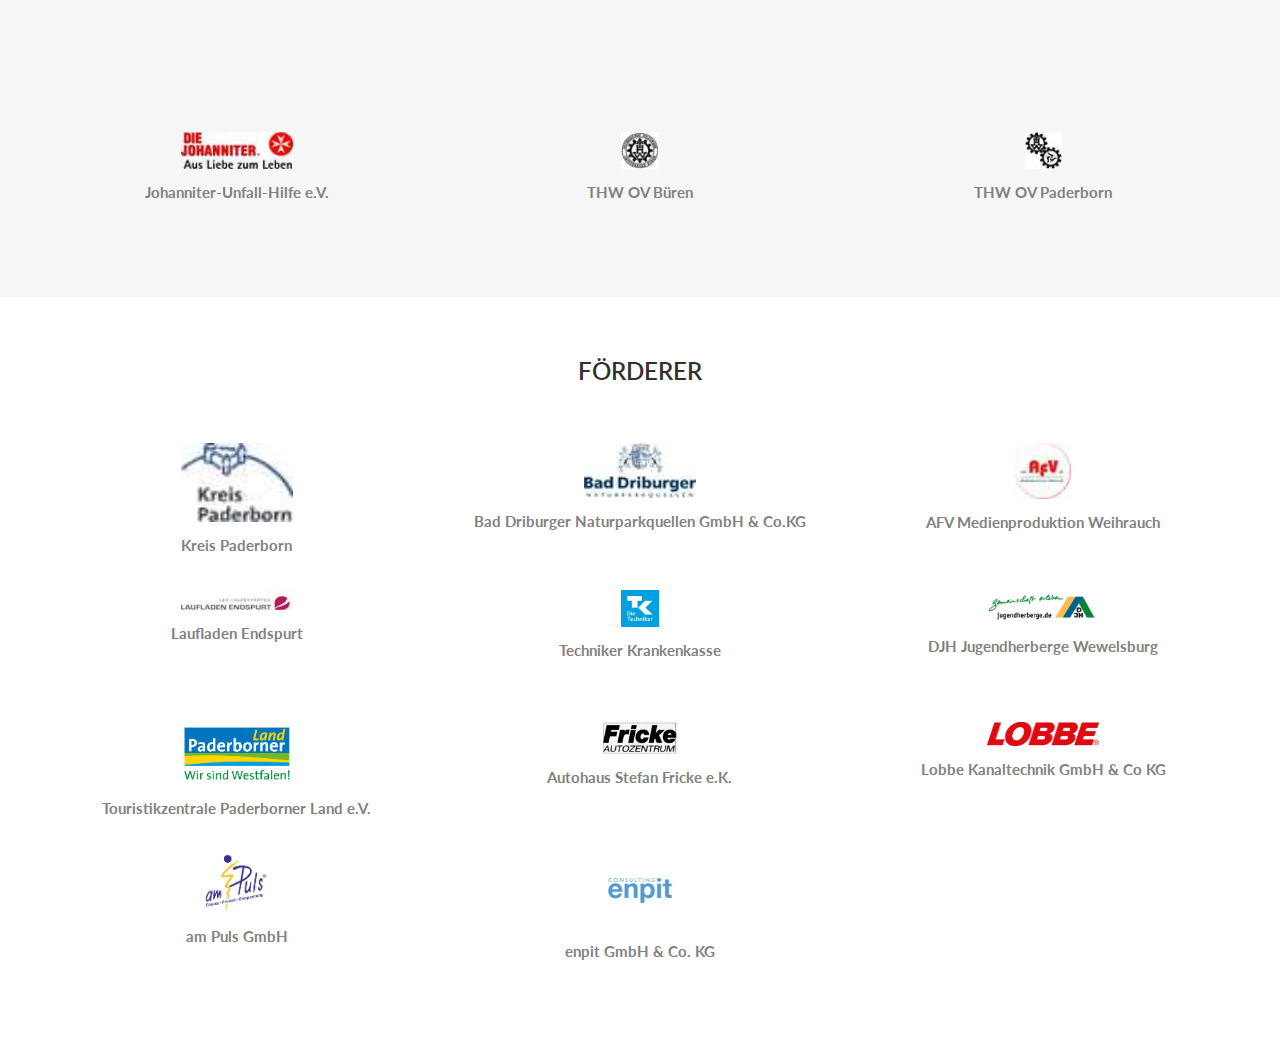
==== commit 92d5b2ef: "Version - 24-11-2021" ====
--- a/index.html
+++ b/index.html
@@ -1,6 +1,6 @@
 <!DOCTYPE html>
 <html lang="en">
-
+<!-- Test Test Test Test -->
 <head>
 
     <title>Almetal-Marathon 2021</title>
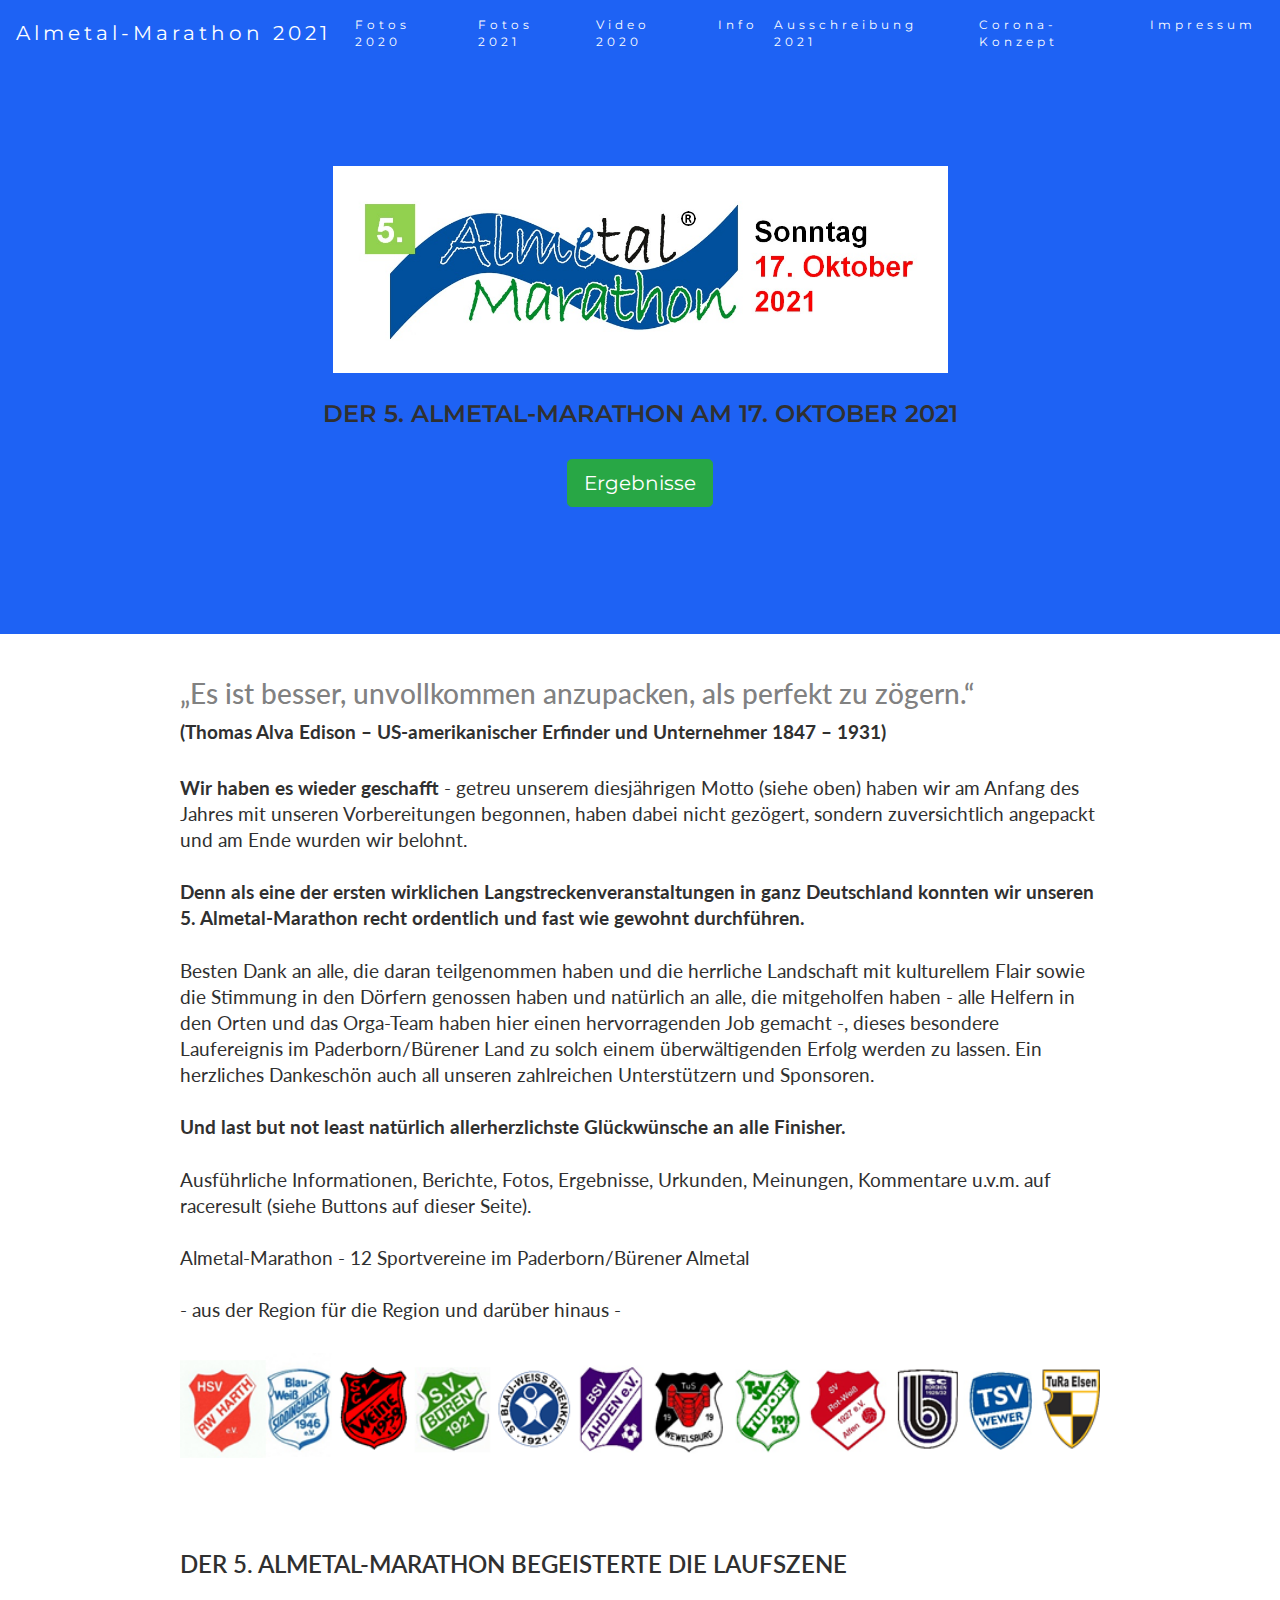
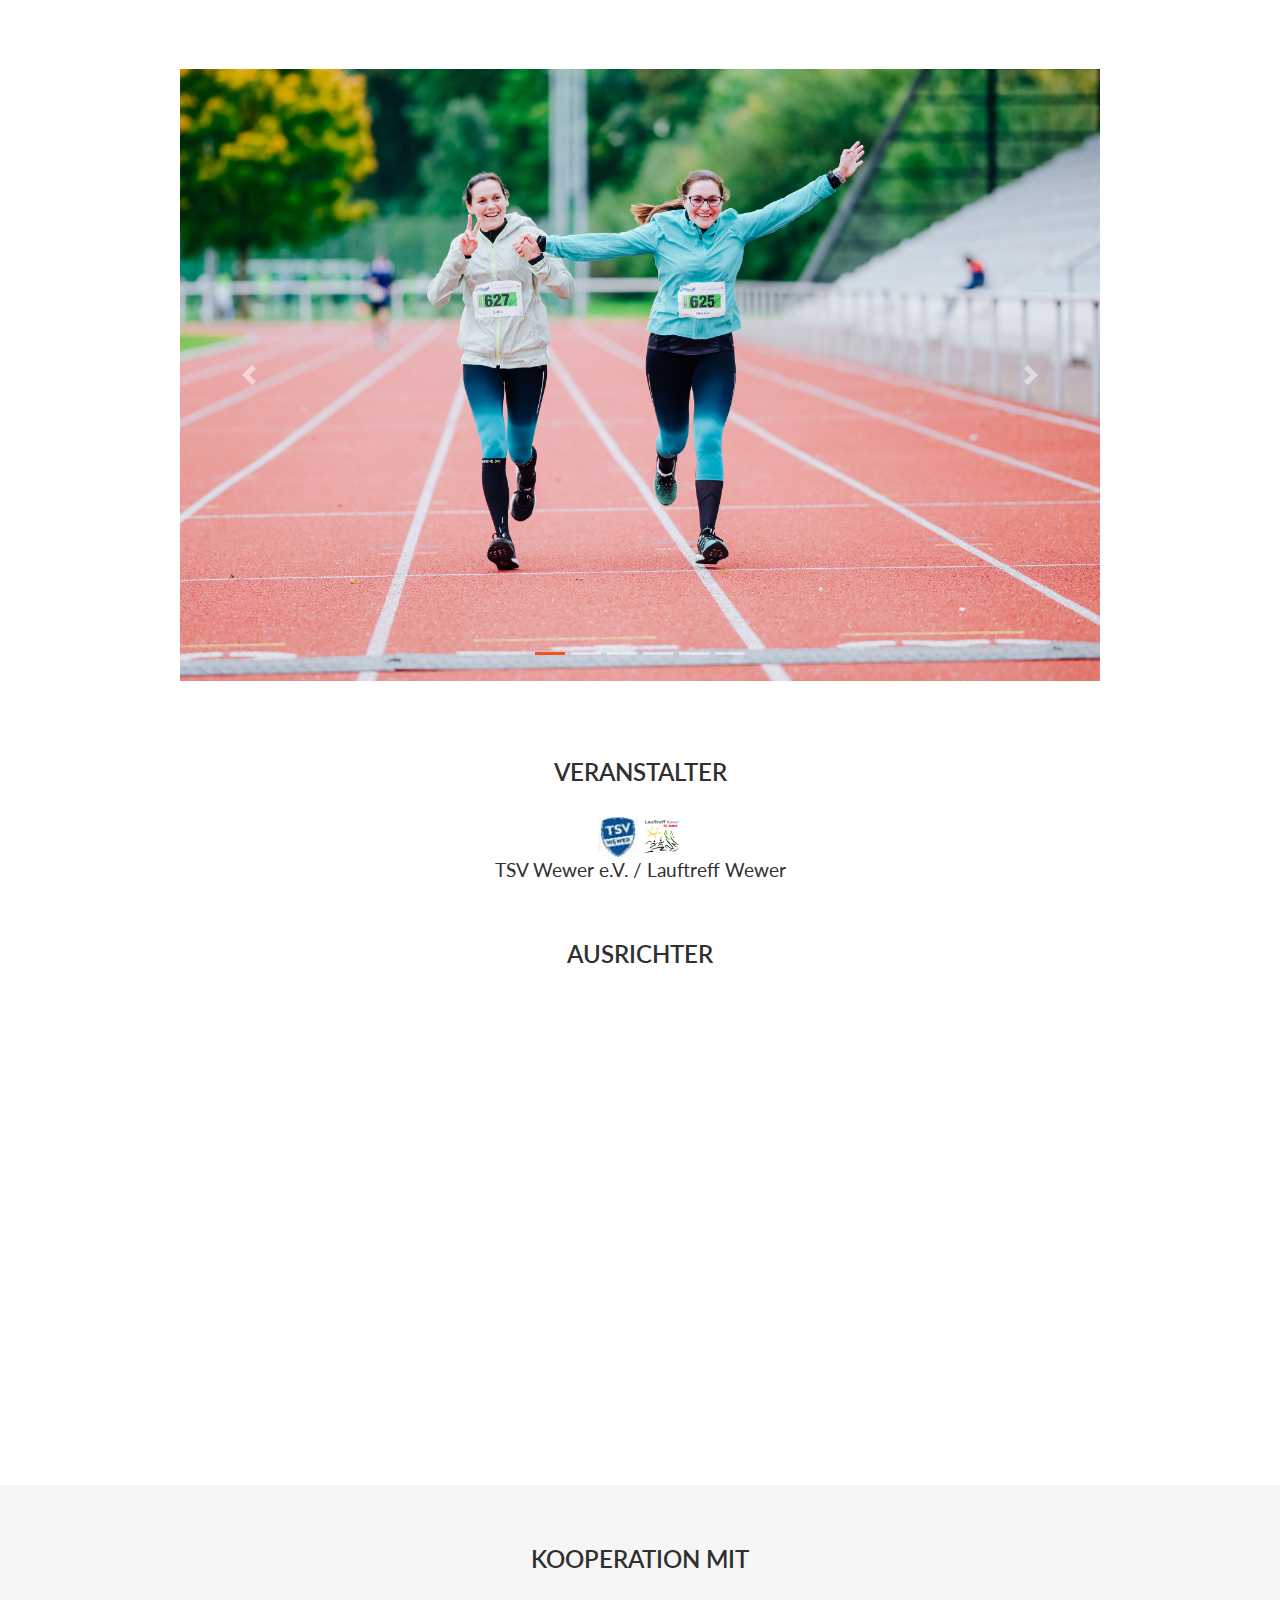
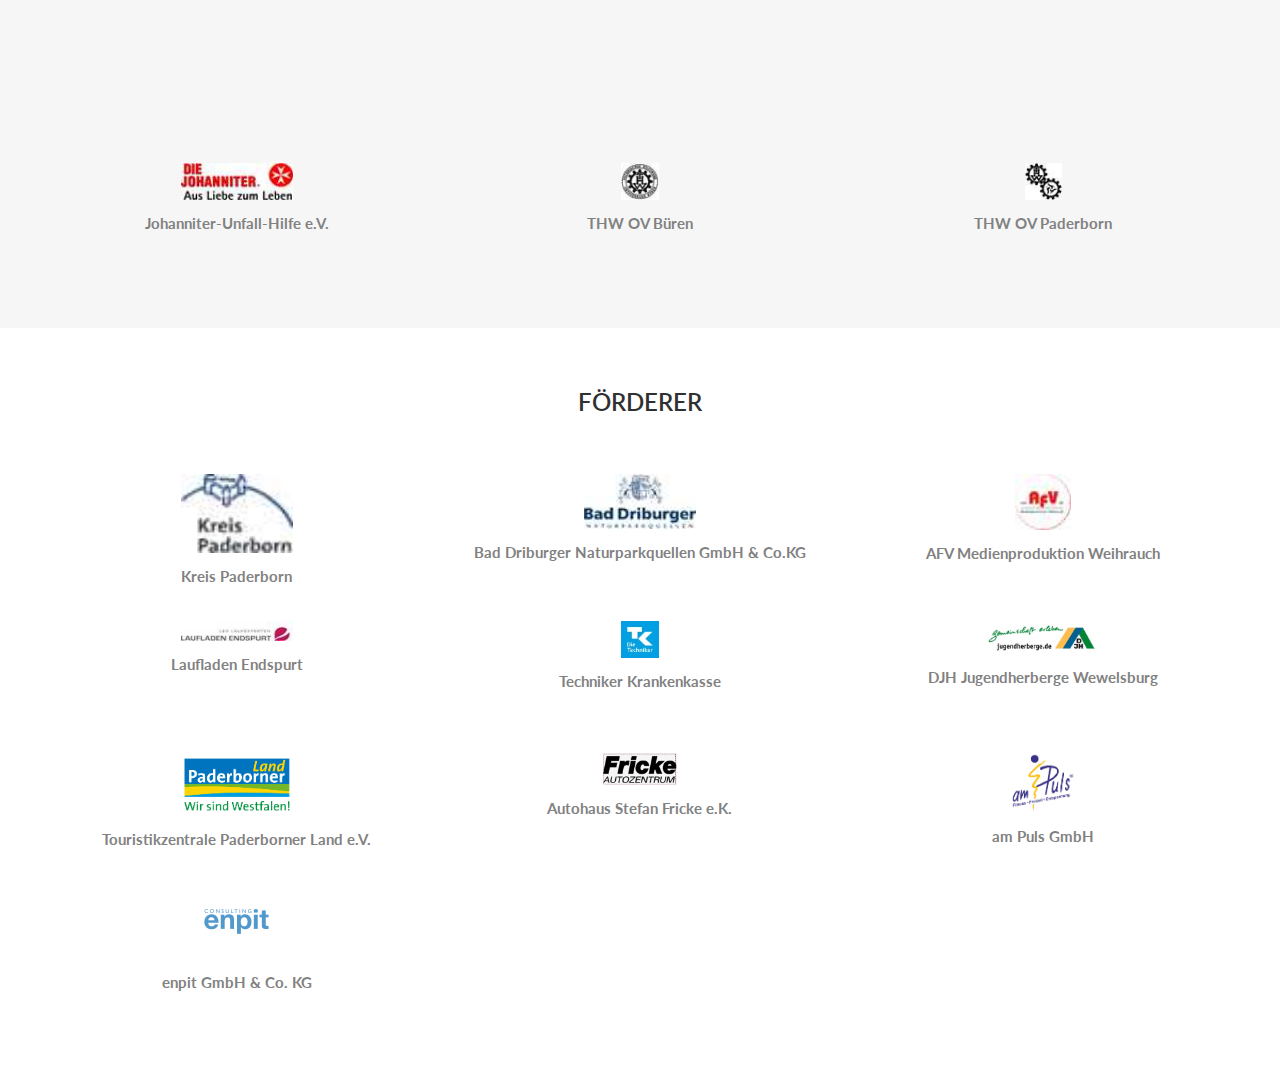
==== commit 7ac13eb1: "commit" ====
--- a/index.html
+++ b/index.html
@@ -1,6 +1,6 @@
 <!DOCTYPE html>
 <html lang="en">
-<!-- Test Test Test Test -->
+
 <head>
 
     <title>Almetal-Marathon 2021</title>
@@ -38,6 +38,10 @@
             <li class="nav-item">
                 <a class="nav-link" href="https://drive.google.com/drive/u/1/folders/1sz-ZHcjQLQkYLXqZZET-gPsAhg2tv9Ea"
                     title="">Fotos 2020 </a>
+            </li>
+            <li class="nav-item">
+                <a class="nav-link" href="https://drive.google.com/drive/folders/1J6ct1Hmdjqn1OPjoOf2LLosn5u8y0px3"
+                    title="">Fotos 2021 </a>
             </li>
             <li class="nav-item">
                 <a class="nav-link" href="https://www.youtube.com/watch?v=vW3LG8Wbyl0" title="">Video 2020</a>
@@ -124,42 +128,40 @@
             <div class="col-sm-10">
                 <p class="font-weight-bold">
                     <br>
-                    <h5>
-                        Wir freuen uns sehr, den 5. Almetal-Marathon in diesem Jahr als eine der ersten
-                        Laufveranstaltungen in OWL wieder in Präsenz durchführen zu können.
-                        <br>
-                        Das Warten hat sich gelohnt, allerdings gelten bestimmte Einschränkungen, die jedoch
-                        durchaus zu stemmen sind. Zu den Einzelheiten siehe die aktuelle Ausschreibung und das
-                        Corona-Konzept.
-                    </h5>
-                    <br>
-                    <br>
+
                     <h3> „Es ist besser, unvollkommen anzupacken, als perfekt zu zögern.“ </h3>
 
                     <h4> <b>(Thomas Alva Edison – US-amerikanischer Erfinder und Unternehmer 1847 – 1931) </b></h4>
 
-                    <h4> Seit Mitte März 2021 packen wir an beim Vorbereiten unseres 5. Almetal-Marathons.
-
-                        Und so laden wir dich herzlich ein, im Herbst (wieder) bei uns mit dabei zu sein.
-                        Trotz der derzeit noch widrigen Umstände gehen wir davon aus, dass wir alle bis zum
-                        Spätsommer
-                        zu Covid-19 geimpft bzw. dagegen immun sind und wir dann am Sonntag 17. Oktober 2021 wie
-                        gewohnt
-                        (fast) wieder normal und zusätzlich gespickt mit vielen neuen Ideen zum Marathonlauf und zu
-                        den
-                        beiden Halbmarathonläufen im wunderschönen Almetal antreten können.
-
-                        Wir freuen uns auf dich und wünschen dir übers Jahr ein entspanntes und erfolgreiches
-                        Training,
-                        bleibe gesund und zuversichtlich …
-
-                        <br>
-                        Es grüßt dich sportlich
-                        <br>
-                        <br>
-
-                        Dein Almetal-Marathon-Orga-Team
-                        aus 12 veranstaltenden/ausrichtenden Sportvereinen im Paderborner Almetal
+                    <h4> <b>Wir haben es wieder geschafft </b> - getreu unserem diesjährigen Motto (siehe oben) haben wir
+                        am Anfang des Jahres mit unseren Vorbereitungen begonnen, haben dabei nicht gezögert, sondern
+                        zuversichtlich angepackt und am Ende wurden wir belohnt.
+                        <br>
+                        <br> <b>Denn als eine der ersten wirklichen Langstreckenveranstaltungen in ganz Deutschland
+                            konnten
+                            wir unseren 5. Almetal-Marathon recht ordentlich und fast wie gewohnt durchführen.</b>
+                        <br>
+
+                        <br> Besten Dank an alle, die daran teilgenommen haben und die herrliche Landschaft mit
+                        kulturellem
+                        Flair sowie die Stimmung in den Dörfern genossen haben und natürlich an alle, die mitgeholfen
+                        haben - alle Helfern in den Orten und das Orga-Team haben hier einen hervorragenden Job gemacht
+                        -, dieses besondere Laufereignis im Paderborn/Bürener Land zu solch einem überwältigenden Erfolg
+                        werden zu lassen. Ein herzliches Dankeschön auch all unseren zahlreichen Unterstützern und
+                        Sponsoren.
+
+                        <br>
+                        <br>
+                        <b>Und last but not least natürlich allerherzlichste Glückwünsche an alle Finisher.</b>
+                        <br>
+                        <br>
+                        Ausführliche Informationen, Berichte, Fotos, Ergebnisse, Urkunden, Meinungen, Kommentare u.v.m.
+                        auf raceresult (siehe Buttons auf dieser Seite).
+
+                        <br>
+                        <br>
+
+                        Almetal-Marathon - 12 Sportvereine im Paderborn/Bürener Almetal
                         <br>
                         <br>
                         - aus der Region für die Region und darüber hinaus -
@@ -184,7 +186,7 @@
 
                 <div class="col-sm-10">
                     <p class="font-weight-bold">
-                        <h2> Auch der 4. Almetal-Marathon begeisterte die Laufszene</h2>
+                        <h2> Der 5. Almetal-Marathon begeisterte die Laufszene</h2>
                     </p>
                 </div>
 
@@ -219,22 +221,22 @@
                     <!-- The slideshow -->
                     <div class="carousel-inner">
                         <div class="carousel-item active">
-                            <img src="2020_1.JPG">
+                            <img src="2021_1.JPG">
                         </div>
                         <div class="carousel-item ">
-                            <img src="2020_2.JPG">
+                            <img src="2021_2.JPG">
                         </div>
                         <div class="carousel-item ">
-                            <img src="2020_3.JPG">
+                            <img src="2021_3.JPG">
                         </div>
                         <div class="carousel-item ">
-                            <img src="2020_4.JPG">
+                            <img src="2021_4.JPG">
                         </div>
                         <div class="carousel-item ">
-                            <img src="2020_5.JPG">
+                            <img src="2021_5.JPG">
                         </div>
                         <div class="carousel-item ">
-                            <img src="2020_6.JPG">
+                            <img src="2021_6.JPG">
                         </div>
                     </div>
 
@@ -311,7 +313,7 @@
                 </div>
                 <div class="col-sm-3">
                     <span class="glyphicon glyphicon-heart logo-small"></span>
-                    <a href="http://sv-siddinghausen.eu/" target="_blank">
+                    <a href="https://sv.siddinghausen.de/" target="_blank">
                         <img style="width: 10%" src="BW%20Siddinghausen.jpg" alt="Logo SV Siddinghausen">
                     </a>
 
@@ -338,7 +340,7 @@
             <div class="row slideanim">
                 <div class="col-sm-3">
                     <span class="glyphicon glyphicon-leaf logo-small"></span>
-                    <a href="http://bueren-laeuft.de/aatalmarathon-2017/" target="_blank">
+                    <a href="http://bueren-laeuft.de" target="_blank">
                         <img style="width: 10%" src="moz-screenshot-10.jpg" alt="Logo Büren">
                     </a>
                     <p>SV 21 Büren e.V.</p>
@@ -352,10 +354,10 @@
                 </div>
                 <div class="col-sm-3">
                     <span class="glyphicon glyphicon-wrench logo-small"></span>
-                    <a href="http://www.ahden.de/vereine/bsv.html" target="_blank">
+                    <a href="https://www.ahden.de/vereine/bsv-ahden-e-v/" target="_blank">
                         <img style="width:10%" src="moz-screenshot-12.jpg" alt="Logo BSV Ahden">
                     </a>
-                    <p>BSV Ahden e.V</p>
+                    <p>BSV Ahden e.V.</p>
                 </div>
 
                 <div class="col-sm-3">
@@ -379,17 +381,17 @@
 
                 <div class="col-sm-3">
                     <span class="glyphicon glyphicon-leaf logo-small"></span>
-                    <a href="http://www.alfen.de/allemal-marathon-abschnitt-alfen/" target="_blank">
+                    <a href="https://www.alfen.de/alfen/rwa/" target="_blank">
                         <img style="width:10%" src="moz-screenshot-16.jpg" alt="Logo SV Rot-Weiß Alfen 1927 e.V.">
                     </a>
                     <p>SV Rot-Weiß Alfen 1927 e.V.</p>
                 </div>
                 <div class="col-sm-3">
                     <span class="glyphicon glyphicon-certificate logo-small"></span>
-                    <a href="http://www.scb-la.de" target="_blank">
+                    <a href="https://leichtathletik.scborchen.de/" target="_blank">
                         <img style="width:10%" src="moz-screenshot-17.jpg" alt="Logo SC Borchen 1926/32 e.V">
                     </a>
-                    <p>SC Borchen 1926/32 e.V</p>
+                    <p>SC Borchen 1926/32 e.V.</p>
                 </div>
                 <div class="col-sm-3">
                     <span class="glyphicon glyphicon-wrench logo-small"></span>
@@ -568,18 +570,6 @@
                 </div>
             </div>
 
-
-
-            <div class="col-sm-4">
-                <div class="thumbnail">
-                    <a href="https://www.pktec.de/" target="_blank">
-                        <img style="width:30%" src="Lobbe_Logo_4c_650mm.jpg"
-                            alt="Logo Pader Kanal Technik - Rohr Frei GmbH & Co. KG">
-                    </a>
-                    <p><strong>Lobbe Kanaltechnik GmbH & Co KG</strong></p>
-
-                </div>
-            </div><br>
 
             <div class="col-sm-4">
                 <div class="thumbnail">
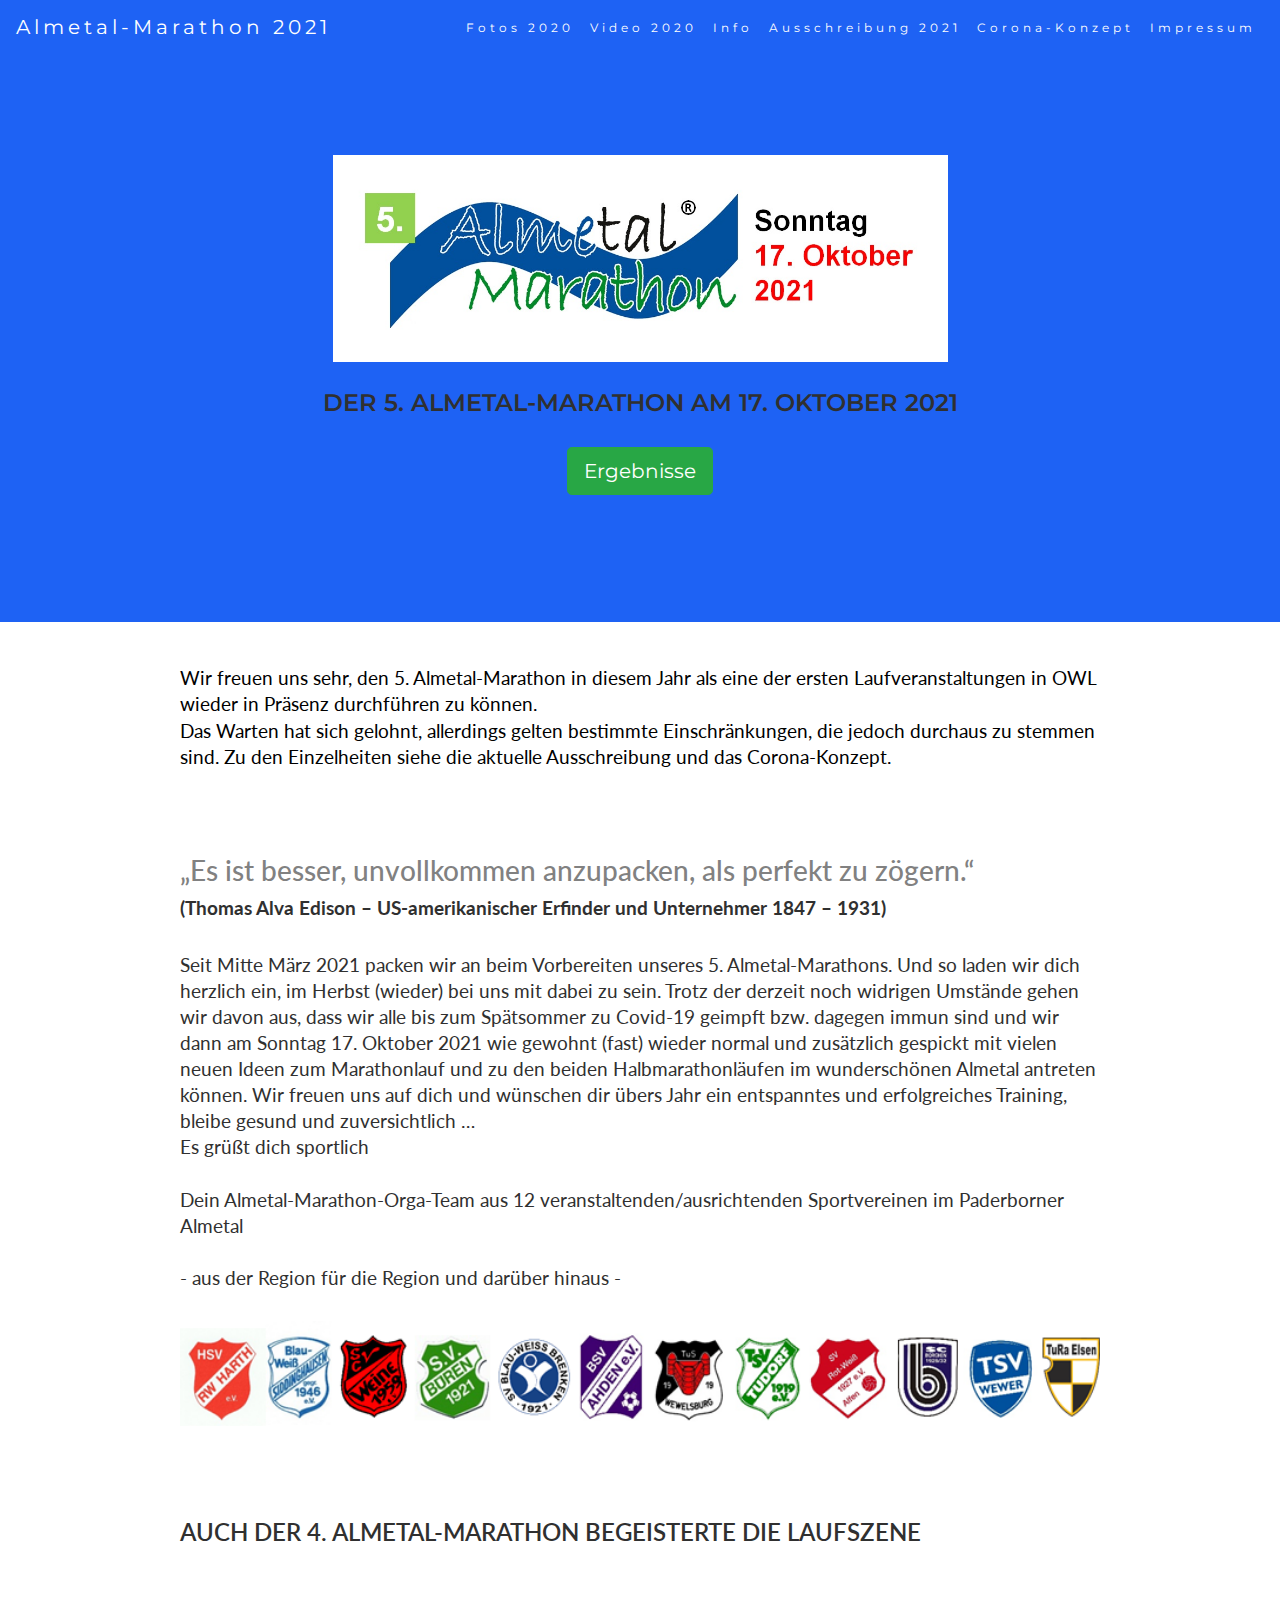
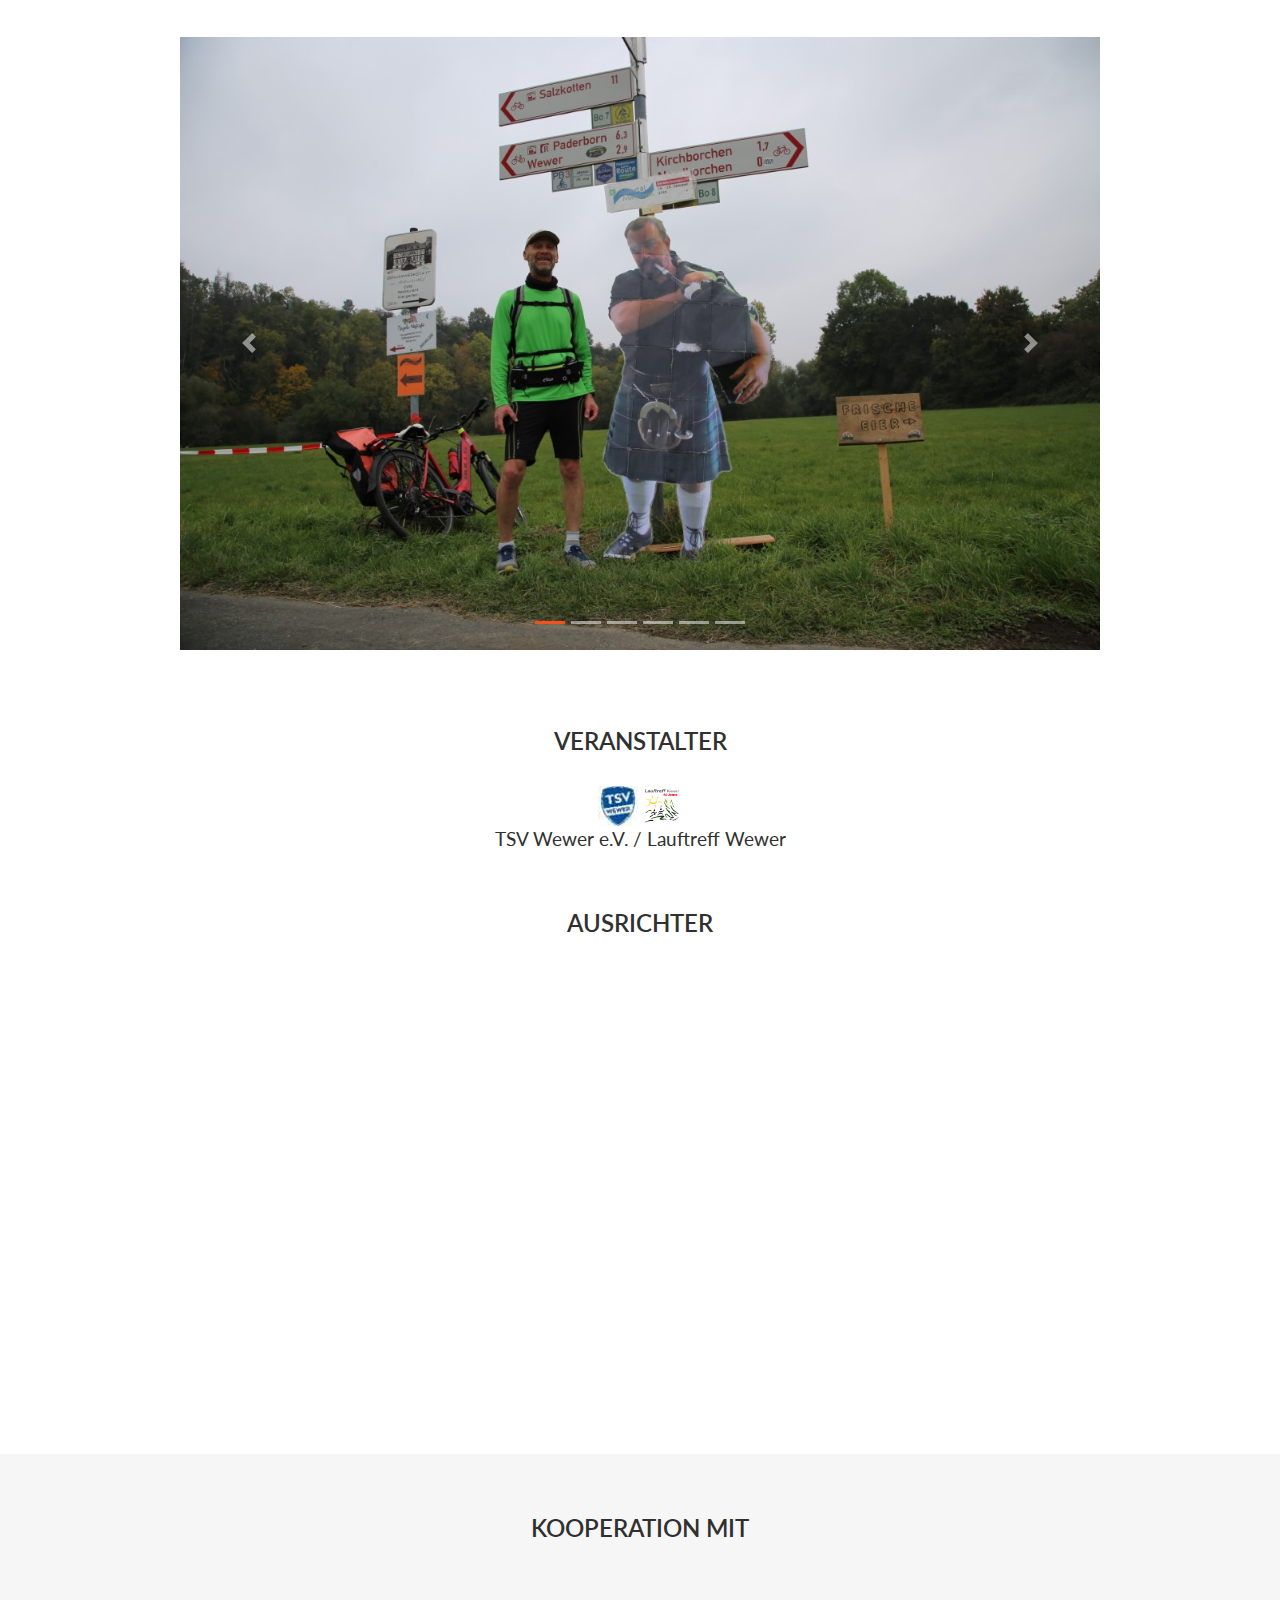
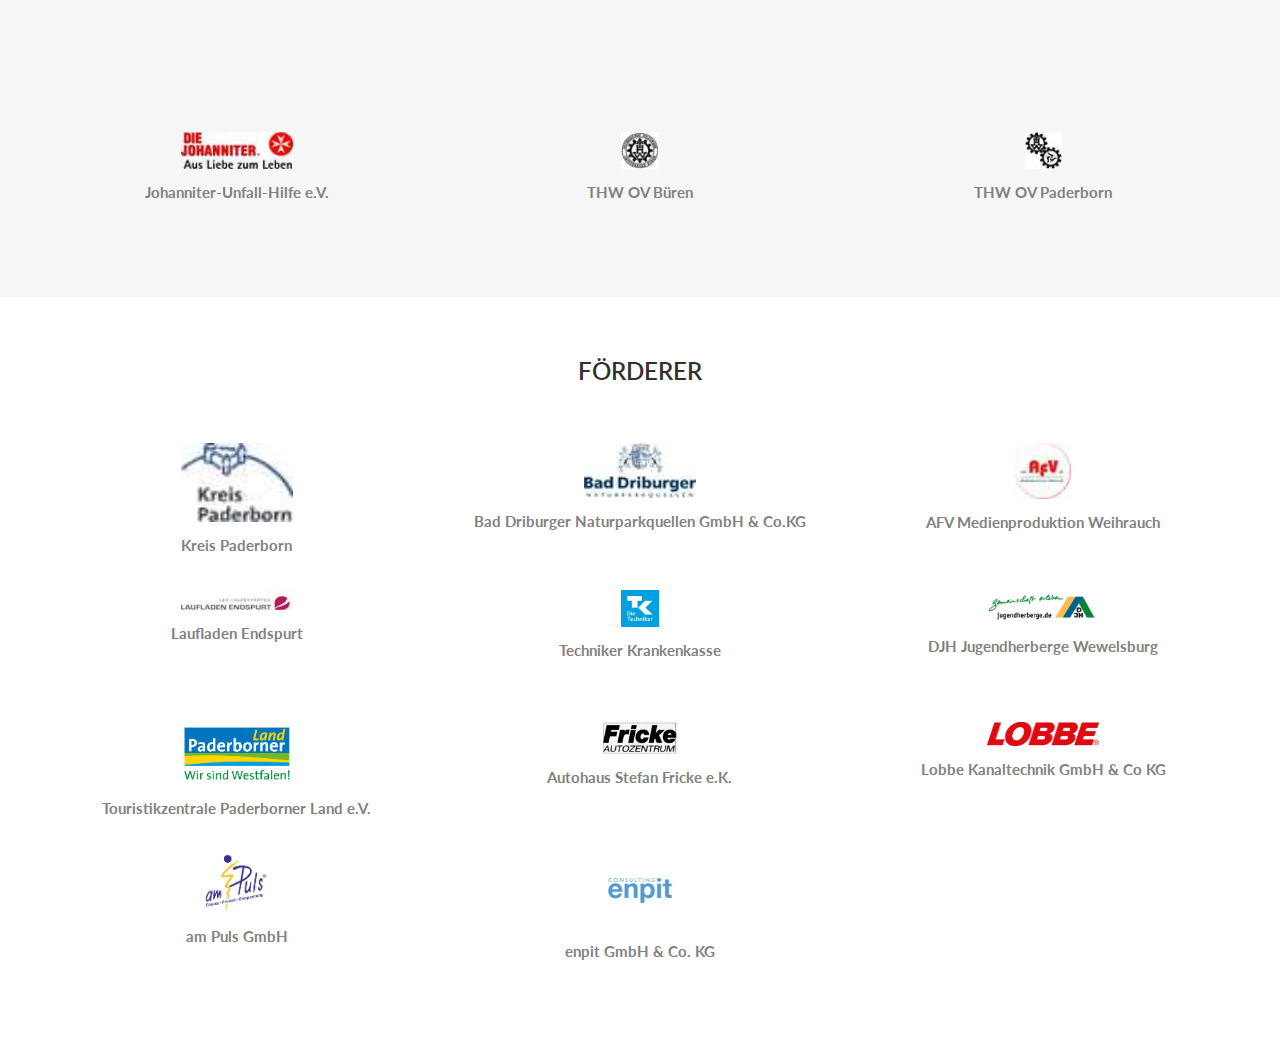
==== commit ce2e9920: "2022" ====
--- a/index.html
+++ b/index.html
@@ -1,630 +1,640 @@
-<!DOCTYPE html>
-<html lang="en">
-
-<head>
-
-    <title>Almetal-Marathon 2021</title>
-    <meta charset="utf-8">
-    <meta name="viewport" content="width=device-width, initial-scale=1">
-
-    <link rel="stylesheet" href="https://maxcdn.bootstrapcdn.com/bootstrap/4.1.3/css/bootstrap.min.css">
-    <link href="https://fonts.googleapis.com/css?family=Montserrat" rel="stylesheet" type="text/css">
-    <link href="https://fonts.googleapis.com/css?family=Lato" rel="stylesheet" type="text/css">
-
-    <script src="https://ajax.googleapis.com/ajax/libs/jquery/3.3.1/jquery.min.js"></script>
-    <script src="https://maxcdn.bootstrapcdn.com/bootstrap/4.0.0/js/bootstrap.min.js"></script>
-    <script src="https://cdnjs.cloudflare.com/ajax/libs/popper.js/1.12.9/umd/popper.min.js"></script>
-    <script src="counter.js"></script>
-    <!-- counter txt hat auch weitere scripte -->
-
-    <link href="mein_css.css" rel="stylesheet" type="text/css">
-
-</head>
-
-<body>
-
-    <nav class="navbar navbar-expand-lg navbar-dark   fixed-top">
-        <a class="navbar-brand" href="#">Almetal-Marathon 2021</a>
-
-        <a href="#"><img style="width: 5%;" alt="Almetal-Logo" src="5-Almetal-Marathon-int.jpg"></a>
-
-    </nav>
-
-    <nav class="navbar navbar-expand-lg navbar-dark   ">
-        <a class="navbar-brand" href="#">Almetal-Marathon 2021</a>
-
-        <ul class="navbar-nav ml-auto">
-
-            <li class="nav-item">
-                <a class="nav-link" href="https://drive.google.com/drive/u/1/folders/1sz-ZHcjQLQkYLXqZZET-gPsAhg2tv9Ea"
-                    title="">Fotos 2020 </a>
-            </li>
-            <li class="nav-item">
-                <a class="nav-link" href="https://drive.google.com/drive/folders/1J6ct1Hmdjqn1OPjoOf2LLosn5u8y0px3"
-                    title="">Fotos 2021 </a>
-            </li>
-            <li class="nav-item">
-                <a class="nav-link" href="https://www.youtube.com/watch?v=vW3LG8Wbyl0" title="">Video 2020</a>
-            </li>
-
-            <li class="nav-item">
-                <a class="nav-link" href="https://my.raceresult.com/163427/info?lang=de" title="">Info</a>
-            </li>
-            <li class="nav-item">
-                <a class="nav-link"
-                    href="https://www.lauftreff-wewer.de/images/Almetal-Marathon/2021-10-17/2021-03-17-Ausschreibung.pdf"
-                    title="">Ausschreibung 2021</a>
-            </li>
-
-            <li class="nav-item">
-                <a class="nav-link"
-                    href="https://www.lauftreff-wewer.de/images/Almetal-Marathon/2021-10-17/2021-08-11-Corona-Konzept.pdf">Corona-Konzept</a>
-            </li>
-
-            <li class="nav-item">
-                <a class="nav-link" href="https://tsv-wewer.de/kontakt/impressum">Impressum</a>
-            </li>
-
-        </ul>
-    </nav>
-
-    <div class="jumbotron1 text-center">
-
-        <img style="width: 50%;" alt="Almetal-Logo" src="5-Almetal-Marathon-int.jpg"><br>
-
-        <br>
-        <h2> Der 5. Almetal-Marathon am 17. Oktober 2021</h2>
-        <!--
-        <h4> Bis zum Start sind es noch: </h4>
-
-         Datum wird in counter.js gepflegt  ****Vier Zeilen für Counter!!! -->
-        <!--
-        <p id="tage" class="btn btn-success btn-sm"></p>
-        <p id="stunden" class="btn btn-success btn-sm"></p>
-        <p id="minuten" class="btn btn-success btn-sm"></p>
-        <p id="sekunden" class="btn btn-success btn-sm"></p>
-        <br>
-    -->
-        <!-- 
-        <a href="https://my.raceresult.com/163427/registration?lang=de" class="btn btn-success btn-lg"
-            data-toggle="tooltip" data-placement="top" title="seit 1. April 2021 möglich">Anmeldung </a>
-          
--->
-        <a href="https://my.raceresult.com/163427/results" class="btn btn-success btn-lg" data-toggle="tooltip"
-            data-placement="top" title="seit 1. April 2021 möglich">Ergebnisse </a>
-
-
-        <br>
-        <br>
-        <!--
-        <div class="container">
-            <div class="row">
-                <div class="col-sm-1">
-                </div>
-
-                <div class="col-sm-10">
-                    <h6>
-                        Die <b>Online-Anmeldung</b> für die Läufe des 5. Almetal-Marathon <b>ist geschlossen.</b>
-                        <br>
-                        Nach- bzw. Ummeldungen sind aus technischen und organisatorischen Gründen
-                        leider
-                        nicht mehr möglich !!!
-                        <br>
-                    </h6>
-                </div>
-            </div>
-        </div>
--->
-
-
-    </div>
-
-
-    <div class="container">
-        <div class="row">
-            <div class="col-sm-1">
-            </div>
-
-            <div class="col-sm-10">
-                <p class="font-weight-bold">
-                    <br>
-
-                    <h3> „Es ist besser, unvollkommen anzupacken, als perfekt zu zögern.“ </h3>
-
-                    <h4> <b>(Thomas Alva Edison – US-amerikanischer Erfinder und Unternehmer 1847 – 1931) </b></h4>
-
-                    <h4> <b>Wir haben es wieder geschafft </b> - getreu unserem diesjährigen Motto (siehe oben) haben wir
-                        am Anfang des Jahres mit unseren Vorbereitungen begonnen, haben dabei nicht gezögert, sondern
-                        zuversichtlich angepackt und am Ende wurden wir belohnt.
-                        <br>
-                        <br> <b>Denn als eine der ersten wirklichen Langstreckenveranstaltungen in ganz Deutschland
-                            konnten
-                            wir unseren 5. Almetal-Marathon recht ordentlich und fast wie gewohnt durchführen.</b>
-                        <br>
-
-                        <br> Besten Dank an alle, die daran teilgenommen haben und die herrliche Landschaft mit
-                        kulturellem
-                        Flair sowie die Stimmung in den Dörfern genossen haben und natürlich an alle, die mitgeholfen
-                        haben - alle Helfern in den Orten und das Orga-Team haben hier einen hervorragenden Job gemacht
-                        -, dieses besondere Laufereignis im Paderborn/Bürener Land zu solch einem überwältigenden Erfolg
-                        werden zu lassen. Ein herzliches Dankeschön auch all unseren zahlreichen Unterstützern und
-                        Sponsoren.
-
-                        <br>
-                        <br>
-                        <b>Und last but not least natürlich allerherzlichste Glückwünsche an alle Finisher.</b>
-                        <br>
-                        <br>
-                        Ausführliche Informationen, Berichte, Fotos, Ergebnisse, Urkunden, Meinungen, Kommentare u.v.m.
-                        auf raceresult (siehe Buttons auf dieser Seite).
-
-                        <br>
-                        <br>
-
-                        Almetal-Marathon - 12 Sportvereine im Paderborn/Bürener Almetal
-                        <br>
-                        <br>
-                        - aus der Region für die Region und darüber hinaus -
-
-                    </h4>
-                    <p class="font-weight-bold">
-                        <img style="width: 100%;" alt="Almetal-Logo" src="Vereinslogoleiste.png"><br>
-                    </p>
-                </p>
-            </div>
-        </div>
-    </div>
-
-
-    <!-- Text aus der Region-->
-    <div class="container-fluid bg-white">
-        <div class="container">
-            <div class="row">
-                <div class="col-sm-1">
-
-                </div>
-
-                <div class="col-sm-10">
-                    <p class="font-weight-bold">
-                        <h2> Der 5. Almetal-Marathon begeisterte die Laufszene</h2>
-                    </p>
-                </div>
-
-                <div class="col-sm-1">
-
-                </div>
-            </div>
-        </div>
-    </div>
-
-    <!-- Fotos-->
-    <div class="container">
-
-        <div class="row">
-            <div class="col-sm-1">
-            </div>
-
-            <div class="col-sm-10">
-
-                <div id="Fotos" class="carousel slide" data-ride="carousel">
-
-                    <!-- Indicators -->
-                    <ul class="carousel-indicators">
-                        <li data-target="#Fotos" data-slide-to="0" class="active"></li>
-                        <li data-target="#Fotos" data-slide-to="1"></li>
-                        <li data-target="#Fotos" data-slide-to="2"></li>
-                        <li data-target="#Fotos" data-slide-to="3"></li>
-                        <li data-target="#Fotos" data-slide-to="4"></li>
-                        <li data-target="#Fotos" data-slide-to="5"></li>
-                    </ul>
-
-                    <!-- The slideshow -->
-                    <div class="carousel-inner">
-                        <div class="carousel-item active">
-                            <img src="2021_1.JPG">
-                        </div>
-                        <div class="carousel-item ">
-                            <img src="2021_2.JPG">
-                        </div>
-                        <div class="carousel-item ">
-                            <img src="2021_3.JPG">
-                        </div>
-                        <div class="carousel-item ">
-                            <img src="2021_4.JPG">
-                        </div>
-                        <div class="carousel-item ">
-                            <img src="2021_5.JPG">
-                        </div>
-                        <div class="carousel-item ">
-                            <img src="2021_6.JPG">
-                        </div>
-                    </div>
-
-                    <!-- Left and right controls -->
-                    <a class="carousel-control-prev" href="#Fotos" data-slide="prev">
-                        <span class="carousel-control-prev-icon"></span>
-                    </a>
-                    <a class="carousel-control-next" href="#Fotos" data-slide="next">
-                        <span class="carousel-control-next-icon"></span>
-                    </a>
-
-                </div>
-
-
-            </div>
-        </div>
-    </div>
-    </div>
-    </div>
-
-    <!-- Logo Unterschrift Untertitel
-<div class="container">
-        <div class="row">
-            <div class="col-sm-1">
-            </div>
-
-            <div class="col-sm-10">
-                <p class="small">
-                   Text hier
-                </p>
-            </div>
-
-            <div class="col-sm-1">
-            </div>
-        </div>
-    </div>
--->
-
-    </h4>
-    </p>
-    </div>
-
-    <div class="col-sm-1">
-    </div>
-
-
-
-
-    <!-- Container (Veranstalter & Ausrichter) -->
-    <div class="container">
-        <div id="Veranstalter" class="container-fluid text-center">
-            <h2>Veranstalter</h2>
-            <a href="http://www.tsv-wewer.de/" target="_blank">
-                <img style="width: 4%" src="TSV%20Wewer.jpg" alt="Logo Lauftreff">
-            </a>
-            <a href="http://www.lauftreff-wewer.de/index.php/almetal-marathon" target="_blank">
-                <img style="width: 4%;" src="2019-Lauftreff-Wewer-40-Jahre.jpg" alt="Logo LT Wewer">
-            </a>
-            <h4>TSV Wewer e.V. / Lauftreff Wewer </h4>
-            <br>
-
-            <h2>Ausrichter</h2>
-            <div class="row slideanim">
-                <div class="col-sm-3">
-                    <span class="glyphicon glyphicon-off logo-small"></span>
-
-                    <a href="http://www.hsv-harth.de/" target="_blank">
-
-                        <img style="width: 10%" src="Harth.jpg" alt="Logo Harth">
-
-                    </a>
-                    <p>HSV Rot-Weiß Harth e.V.</p>
-
-                </div>
-                <div class="col-sm-3">
-                    <span class="glyphicon glyphicon-heart logo-small"></span>
-                    <a href="https://sv.siddinghausen.de/" target="_blank">
-                        <img style="width: 10%" src="BW%20Siddinghausen.jpg" alt="Logo SV Siddinghausen">
-                    </a>
-
-                    <p>SV Blau-Weiß Siddinghausen e.V.</p>
-                </div>
-                <div class="col-sm-3">
-                    <span class="glyphicon glyphicon-lock logo-small"></span>
-                    <a href="http://www.svc-weine.de/" target="_blank">
-                        <img style="width: 10%" src="Logo-SVC-Weine-neu.png" alt="Logo SVC Weine">
-                    </a>
-                    <p>SVC Weine e.V.</p>
-                </div>
-
-                <div class="col-sm-3">
-                    <span class="glyphicon glyphicon-certificate logo-small"></span>
-                    <a href="http://www.tsv-tudorf.de/" target="_blank">
-                        <img style="width:10%" src="moz-screenshot-14.jpg" alt=" Logo TSV Tudorf 1919 e.V.">
-                    </a>
-                    <p>TSV Tudorf 1919 e.V.</p>
-                </div>
-
-            </div>
-
-            <div class="row slideanim">
-                <div class="col-sm-3">
-                    <span class="glyphicon glyphicon-leaf logo-small"></span>
-                    <a href="http://bueren-laeuft.de" target="_blank">
-                        <img style="width: 10%" src="moz-screenshot-10.jpg" alt="Logo Büren">
-                    </a>
-                    <p>SV 21 Büren e.V.</p>
-                </div>
-                <div class="col-sm-3">
-                    <span class="glyphicon glyphicon-certificate logo-small"></span>
-                    <a href="http://www.sv-brenken.de/" target="_blank">
-                        <img style="width: 10%" src="moz-screenshot-11.jpg" alt="Logo Blau Weiß Brenken">
-                    </a>
-                    <p>SV Blau-Weiß Brenken 1921 e.V.</p>
-                </div>
-                <div class="col-sm-3">
-                    <span class="glyphicon glyphicon-wrench logo-small"></span>
-                    <a href="https://www.ahden.de/vereine/bsv-ahden-e-v/" target="_blank">
-                        <img style="width:10%" src="moz-screenshot-12.jpg" alt="Logo BSV Ahden">
-                    </a>
-                    <p>BSV Ahden e.V.</p>
-                </div>
-
-                <div class="col-sm-3">
-                    <span class="glyphicon glyphicon-leaf logo-small"></span>
-                    <a href="http://tus-wewelsburg.de/" target="_blank">
-                        <img style="width:10%" src="moz-screenshot-13.jpg" alt="Logo TuS Wewelsburg 1919 e.V.">
-                    </a>
-                    <p>TuS Wewelsburg 1919 e.V.</p>
-                </div>
-            </div>
-            <div class="row slideanim">
-
-
-                <div class="col-sm-3">
-                    <span class="glyphicon glyphicon-wrench logo-small"></span>
-                    <a href="http://www.tsv-tudorf.de/abteilungen/leichtathletik/lauftreff.html" target="_blank">
-                        <img style="width:10%" src="moz-screenshot-15.jpg" alt="">
-                    </a>
-                    <p>TSV Tudorf 1919 e.V. Leichtathletik</p>
-                </div>
-
-                <div class="col-sm-3">
-                    <span class="glyphicon glyphicon-leaf logo-small"></span>
-                    <a href="https://www.alfen.de/alfen/rwa/" target="_blank">
-                        <img style="width:10%" src="moz-screenshot-16.jpg" alt="Logo SV Rot-Weiß Alfen 1927 e.V.">
-                    </a>
-                    <p>SV Rot-Weiß Alfen 1927 e.V.</p>
-                </div>
-                <div class="col-sm-3">
-                    <span class="glyphicon glyphicon-certificate logo-small"></span>
-                    <a href="https://leichtathletik.scborchen.de/" target="_blank">
-                        <img style="width:10%" src="moz-screenshot-17.jpg" alt="Logo SC Borchen 1926/32 e.V">
-                    </a>
-                    <p>SC Borchen 1926/32 e.V.</p>
-                </div>
-                <div class="col-sm-3">
-                    <span class="glyphicon glyphicon-wrench logo-small"></span>
-                    <a href="http://www.tura-elsen.de/" target="_blank">
-                        <img style="width:10%" src="moz-screenshot-18.jpg" alt="Logo TuRa Elsen 1894/1911 e.V.">
-                    </a>
-                    <p>TuRa Elsen 1894/1911 e.V.</p>
-                </div>
-            </div>
-
-            <div class="row slideanim">
-            </div>
-
-        </div>
-
-    </div>
-
-    <!-- Container (in Kooperation mit ) -->
-    <div id="portfolio" class="container-fluid text-center bg-grey">
-        <h2>Kooperation mit </h2><br>
-
-        <div class="row text-center slideanim">
-            <div class="col-sm-4">
-                <div class="thumbnail">
-                    <a href="http://radfuchs.de/" target="_blank">
-                        <img style="width:10%" src="moz-screenshot.jpg" alt="Logo Radfüchse Büren e.V.">
-                    </a>
-                    <p><strong>Radfüchse Büren e.V. </strong></p>
-
-                </div>
-            </div>
-            <div class="col-sm-4">
-                <div class="thumbnail">
-                    <a href="http://www.rad-treff-borchen.de/" target="_blank">
-                        <img style="width:10%" src="moz-screenshot-1.jpg" alt="Logo Rad-Treff Borchen">
-                    </a>
-                    <p><strong>Rad-Treff Borchen e.V.</strong></p>
-
-                </div>
-            </div>
-            <div class="col-sm-4">
-                <div class="thumbnail">
-                    <a href="http://www.ahorn-sportpark.de" target="_blank">
-                        <img style="width:50%" src="Ahornsportpark.png" alt="Logo Ahorn Sportpark">
-                    </a>
-                    <p><strong>Ahorn-Sportpark gGmbH</strong></p>
-
-                </div>
-            </div>
-        </div><br>
-
-        <div class="row text-center ">
-
-
-            <div class="col-sm-4">
-                <div class="thumbnail">
-                    <a href="http://www.johanniter.de/die-johanniter/johanniter-hilfsgemeinschaft/hilfsgemeinschaften-vor-ort/paderborn/#contactperson-194442"
-                        target="_blank">
-                        <img style="width:30%" src="moz-screenshot-3.jpg" alt="Logo Johanniter-Unfall-Hilfe e.V.">
-                    </a>
-                    <p><strong>Johanniter-Unfall-Hilfe e.V.</strong></p>
-
-                </div>
-            </div>
-
-            <div class="col-sm-4">
-                <div class="thumbnail">
-                    <a href="https://ov-bueren.thw.de/" target="_blank">
-                        <img style="width: 10%" src="moz-screenshot-2.jpg" alt="Logo THW OV Büren">
-                    </a>
-                    <p><strong>THW OV Büren </strong></p>
-
-                </div>
-            </div>
-            <div class="col-sm-4">
-                <div class="thumbnail">
-                    <a href="https://www.thw-paderborn.de/home" target="_blank">
-                        <img style="width: 10%" src="THW_PB.jpg" alt="Logo THW OV Paderborn">
-                    </a>
-                    <p><strong> THW OV Paderborn</strong></p>
-
-                </div>
-            </div>
-
-        </div>
-    </div>
-
-
-    <!-- Container (Förderer ) -->
-    <div id="portfolio" class="container-fluid text-center ">
-        <h2>Förderer</h2><br>
-
-        <div class="row text-center ">
-            <div class="col-sm-4">
-                <div class="thumbnail">
-                    <a href="http://www.kreis-paderborn.de/" target="_blank">
-                        <img style="width:30%" src="moz-screenshot-7.jpg" alt="Logo Kreis Paderborn">
-                    </a>
-                    <p><strong>Kreis Paderborn </strong></p>
-
-                </div>
-            </div>
-            <div class="col-sm-4">
-                <div class="thumbnail">
-                    <a href="http://www.bad-driburger.de/" target="_blank">
-                        <img style="width:30%" src="moz-screenshot-20.jpg"
-                            alt="Logo Bad Driburger Naturparkquellen GmbH & Co.KG">
-                    </a>
-                    <p><strong>Bad Driburger Naturparkquellen GmbH & Co.KG</strong></p>
-
-                </div>
-            </div>
-            <div class="col-sm-4">
-                <div class="thumbnail">
-                    <a href="http://www.afv.de/" target="_blank">
-                        <img style="width:15%" src="moz-screenshot-21.jpg" alt="Logo AFV Medienproduktion
-                            Weihrauch">
-                    </a>
-                    <p><strong>AFV Medienproduktion Weihrauch</strong></p>
-
-                </div>
-            </div>
-        </div>
-
-        <div class="row text-center ">
-            <div class="col-sm-4">
-                <div class="thumbnail">
-                    <a href="http://www.laufladen-endspurt.de/" target="_blank">
-                        <img style="width:30%" src="moz-screenshot-23.jpg" alt="Logo Laufladen Endspurt">
-                    </a>
-                    <p><strong>Laufladen Endspurt </strong></p>
-
-                </div>
-            </div>
-            <div class="col-sm-4">
-                <div class="thumbnail">
-                    <a href="https://www.tk.de/service/app/2025440/filiale/detail.app" target="_blank">
-                        <img style="width:10%" src="TK.jpg" alt="Logo Techniker Krankenkasse">
-                    </a>
-                    <p><strong>Techniker Krankenkasse</strong></p>
-
-                </div>
-            </div>
-            <div class="col-sm-4">
-                <div class="thumbnail">
-                    <a href="https://www.jugendherberge.de/jugendherbergen/Wewelsburg-386/portraet/" target="_blank">
-                        <img style="width:30%" src="DJH.jpg" alt="Logo Jugendherberge Wewelsburg">
-                    </a>
-                    <p><strong>DJH Jugendherberge Wewelsburg</strong></p>
-
-                </div>
-            </div>
-
-        </div><br>
-
-
-
-        <div class="row text-center ">
-            <div class="col-sm-4">
-                <div class="thumbnail">
-                    <a href="https://www.paderborner-land.de" target="_blank">
-                        <img style="width:30%" src="Logo_PBerLand_rgb.jpg" alt="Logo Paderborner Land">
-                    </a>
-                    <p><strong>Touristikzentrale Paderborner Land e.V. </strong></p>
-
-                </div>
-            </div>
-
-            <div class="col-sm-4">
-                <div class="thumbnail">
-                    <a href="https://www.autozentrum-fricke.de/" target="_blank">
-                        <img style="width:20%" src="Fricke.jpg" alt="autozentrum-fricke">
-                    </a>
-                    <p><strong>Autohaus Stefan Fricke e.K.</strong></p>
-
-                </div>
-            </div>
-
-
-            <div class="col-sm-4">
-                <div class="thumbnail">
-                    <a href="http://www.ampulsonline.de" target="_blank">
-                        <img style="width: 20%" src="Am-Puls.png" alt="Logo am Puls GmbH">
-                    </a>
-                    <p><strong>am Puls GmbH </strong></p>
-
-                </div>
-            </div>
-
-            <div class="col-sm-4">
-                <div class="thumbnail">
-                    <a href="https://www.enpit.de" target="_blank">
-                        <img style="width: 20%" src="logo-enpit.png" alt="enpit GmbH & Co. KG">
-                    </a>
-                    <p><strong>enpit GmbH & Co. KG</strong></p>
-
-                </div>
-            </div>
-
-        </div>
-    </div>
-
-    <!-- Container (Contact Section) 
-    <div id="contact" class="container-fluid bg-grey">
-        <h2 class="text-center">CONTACT</h2>
-        <div class="row">
-            <div class="col-sm-5">
-                <p>Contact us and we'll get back to you within 24 hours.</p>
-                <p><span class="glyphicon glyphicon-map-marker"></span> Chicago, US</p>
-                <p><span class="glyphicon glyphicon-phone"></span> +00 1515151515</p>
-                <p><span class="glyphicon glyphicon-envelope"></span> myemail@something.com</p>
-            </div>
-            <div class="col-sm-7 slideanim">
-                <div class="row">
-                    <div class="col-sm-6 form-group">
-                        <input class="form-control" id="name" name="name" placeholder="Name" type="text" required>
-                    </div>
-                    <div class="col-sm-6 form-group">
-                        <input class="form-control" id="email" name="email" placeholder="Email" type="email" required>
-                    </div>
-                </div>
-                <textarea class="form-control" id="comments" name="comments" placeholder="Comment" rows="5"></textarea><br>
-                <div class="row">
-                    <div class="col-sm-12 form-group">
-                        <button class="btn btn-default pull-right" type="submit">Send</button>
-                    </div>
-                </div>
-            </div>
-        </div>
-    </div>
-   -->
-
-
-</body>
-
+<!DOCTYPE html>
+<html lang="en">
+<!-- Test Test Test-->
+<head>
+
+    <title>Almetal-Marathon 2021</title>
+    <meta charset="utf-8">
+    <meta name="viewport" content="width=device-width, initial-scale=1">
+
+    <link rel="stylesheet" href="https://maxcdn.bootstrapcdn.com/bootstrap/4.1.3/css/bootstrap.min.css">
+    <link href="https://fonts.googleapis.com/css?family=Montserrat" rel="stylesheet" type="text/css">
+    <link href="https://fonts.googleapis.com/css?family=Lato" rel="stylesheet" type="text/css">
+
+    <script src="https://ajax.googleapis.com/ajax/libs/jquery/3.3.1/jquery.min.js"></script>
+    <script src="https://maxcdn.bootstrapcdn.com/bootstrap/4.0.0/js/bootstrap.min.js"></script>
+    <script src="https://cdnjs.cloudflare.com/ajax/libs/popper.js/1.12.9/umd/popper.min.js"></script>
+    <script src="counter.js"></script>
+    <!-- counter txt hat auch weitere scripte -->
+
+    <link href="mein_css.css" rel="stylesheet" type="text/css">
+
+</head>
+
+<body>
+
+    <nav class="navbar navbar-expand-lg navbar-dark   fixed-top">
+        <a class="navbar-brand" href="#">Almetal-Marathon 2021</a>
+
+        <a href="#"><img style="width: 5%;" alt="Almetal-Logo" src="5-Almetal-Marathon-int.jpg"></a>
+
+    </nav>
+
+    <nav class="navbar navbar-expand-lg navbar-dark   ">
+        <a class="navbar-brand" href="#">Almetal-Marathon 2021</a>
+
+        <ul class="navbar-nav ml-auto">
+
+            <li class="nav-item">
+                <a class="nav-link" href="https://drive.google.com/drive/u/1/folders/1sz-ZHcjQLQkYLXqZZET-gPsAhg2tv9Ea"
+                    title="">Fotos 2020 </a>
+            </li>
+            <li class="nav-item">
+                <a class="nav-link" href="https://www.youtube.com/watch?v=vW3LG8Wbyl0" title="">Video 2020</a>
+            </li>
+
+            <li class="nav-item">
+                <a class="nav-link" href="https://my.raceresult.com/163427/info?lang=de" title="">Info</a>
+            </li>
+            <li class="nav-item">
+                <a class="nav-link"
+                    href="https://www.lauftreff-wewer.de/images/Almetal-Marathon/2021-10-17/2021-03-17-Ausschreibung.pdf"
+                    title="">Ausschreibung 2021</a>
+            </li>
+
+            <li class="nav-item">
+                <a class="nav-link"
+                    href="https://www.lauftreff-wewer.de/images/Almetal-Marathon/2021-10-17/2021-08-11-Corona-Konzept.pdf">Corona-Konzept</a>
+            </li>
+
+            <li class="nav-item">
+                <a class="nav-link" href="https://tsv-wewer.de/kontakt/impressum">Impressum</a>
+            </li>
+
+        </ul>
+    </nav>
+
+    <div class="jumbotron1 text-center">
+
+        <img style="width: 50%;" alt="Almetal-Logo" src="5-Almetal-Marathon-int.jpg"><br>
+
+        <br>
+        <h2> Der 5. Almetal-Marathon am 17. Oktober 2021</h2>
+        <!--
+        <h4> Bis zum Start sind es noch: </h4>
+
+         Datum wird in counter.js gepflegt  ****Vier Zeilen für Counter!!! -->
+        <!--
+        <p id="tage" class="btn btn-success btn-sm"></p>
+        <p id="stunden" class="btn btn-success btn-sm"></p>
+        <p id="minuten" class="btn btn-success btn-sm"></p>
+        <p id="sekunden" class="btn btn-success btn-sm"></p>
+        <br>
+    -->
+        <!-- 
+        <a href="https://my.raceresult.com/163427/registration?lang=de" class="btn btn-success btn-lg"
+            data-toggle="tooltip" data-placement="top" title="seit 1. April 2021 möglich">Anmeldung </a>
+          
+-->
+        <a href="https://my.raceresult.com/163427/results" class="btn btn-success btn-lg" data-toggle="tooltip"
+            data-placement="top" title="seit 1. April 2021 möglich">Ergebnisse </a>
+
+
+        <br>
+        <br>
+        <!--
+        <div class="container">
+            <div class="row">
+                <div class="col-sm-1">
+                </div>
+
+                <div class="col-sm-10">
+                    <h6>
+                        Die <b>Online-Anmeldung</b> für die Läufe des 5. Almetal-Marathon <b>ist geschlossen.</b>
+                        <br>
+                        Nach- bzw. Ummeldungen sind aus technischen und organisatorischen Gründen
+                        leider
+                        nicht mehr möglich !!!
+                        <br>
+                    </h6>
+                </div>
+            </div>
+        </div>
+-->
+
+
+    </div>
+
+
+    <div class="container">
+        <div class="row">
+            <div class="col-sm-1">
+            </div>
+
+            <div class="col-sm-10">
+                <p class="font-weight-bold">
+                    <br>
+                    <h5>
+                        Wir freuen uns sehr, den 5. Almetal-Marathon in diesem Jahr als eine der ersten
+                        Laufveranstaltungen in OWL wieder in Präsenz durchführen zu können.
+                        <br>
+                        Das Warten hat sich gelohnt, allerdings gelten bestimmte Einschränkungen, die jedoch
+                        durchaus zu stemmen sind. Zu den Einzelheiten siehe die aktuelle Ausschreibung und das
+                        Corona-Konzept.
+                    </h5>
+                    <br>
+                    <br>
+                    <h3> „Es ist besser, unvollkommen anzupacken, als perfekt zu zögern.“ </h3>
+
+                    <h4> <b>(Thomas Alva Edison – US-amerikanischer Erfinder und Unternehmer 1847 – 1931) </b></h4>
+
+                    <h4> Seit Mitte März 2021 packen wir an beim Vorbereiten unseres 5. Almetal-Marathons.
+
+                        Und so laden wir dich herzlich ein, im Herbst (wieder) bei uns mit dabei zu sein.
+                        Trotz der derzeit noch widrigen Umstände gehen wir davon aus, dass wir alle bis zum
+                        Spätsommer
+                        zu Covid-19 geimpft bzw. dagegen immun sind und wir dann am Sonntag 17. Oktober 2021 wie
+                        gewohnt
+                        (fast) wieder normal und zusätzlich gespickt mit vielen neuen Ideen zum Marathonlauf und zu
+                        den
+                        beiden Halbmarathonläufen im wunderschönen Almetal antreten können.
+
+                        Wir freuen uns auf dich und wünschen dir übers Jahr ein entspanntes und erfolgreiches
+                        Training,
+                        bleibe gesund und zuversichtlich …
+
+                        <br>
+                        Es grüßt dich sportlich
+                        <br>
+                        <br>
+
+                        Dein Almetal-Marathon-Orga-Team
+                        aus 12 veranstaltenden/ausrichtenden Sportvereinen im Paderborner Almetal
+                        <br>
+                        <br>
+                        - aus der Region für die Region und darüber hinaus -
+
+                    </h4>
+                    <p class="font-weight-bold">
+                        <img style="width: 100%;" alt="Almetal-Logo" src="Vereinslogoleiste.png"><br>
+                    </p>
+                </p>
+            </div>
+        </div>
+    </div>
+
+
+    <!-- Text aus der Region-->
+    <div class="container-fluid bg-white">
+        <div class="container">
+            <div class="row">
+                <div class="col-sm-1">
+
+                </div>
+
+                <div class="col-sm-10">
+                    <p class="font-weight-bold">
+                        <h2> Auch der 4. Almetal-Marathon begeisterte die Laufszene</h2>
+                    </p>
+                </div>
+
+                <div class="col-sm-1">
+
+                </div>
+            </div>
+        </div>
+    </div>
+
+    <!-- Fotos-->
+    <div class="container">
+
+        <div class="row">
+            <div class="col-sm-1">
+            </div>
+
+            <div class="col-sm-10">
+
+                <div id="Fotos" class="carousel slide" data-ride="carousel">
+
+                    <!-- Indicators -->
+                    <ul class="carousel-indicators">
+                        <li data-target="#Fotos" data-slide-to="0" class="active"></li>
+                        <li data-target="#Fotos" data-slide-to="1"></li>
+                        <li data-target="#Fotos" data-slide-to="2"></li>
+                        <li data-target="#Fotos" data-slide-to="3"></li>
+                        <li data-target="#Fotos" data-slide-to="4"></li>
+                        <li data-target="#Fotos" data-slide-to="5"></li>
+                    </ul>
+
+                    <!-- The slideshow -->
+                    <div class="carousel-inner">
+                        <div class="carousel-item active">
+                            <img src="2020_1.JPG">
+                        </div>
+                        <div class="carousel-item ">
+                            <img src="2020_2.JPG">
+                        </div>
+                        <div class="carousel-item ">
+                            <img src="2020_3.JPG">
+                        </div>
+                        <div class="carousel-item ">
+                            <img src="2020_4.JPG">
+                        </div>
+                        <div class="carousel-item ">
+                            <img src="2020_5.JPG">
+                        </div>
+                        <div class="carousel-item ">
+                            <img src="2020_6.JPG">
+                        </div>
+                    </div>
+
+                    <!-- Left and right controls -->
+                    <a class="carousel-control-prev" href="#Fotos" data-slide="prev">
+                        <span class="carousel-control-prev-icon"></span>
+                    </a>
+                    <a class="carousel-control-next" href="#Fotos" data-slide="next">
+                        <span class="carousel-control-next-icon"></span>
+                    </a>
+
+                </div>
+
+
+            </div>
+        </div>
+    </div>
+    </div>
+    </div>
+
+    <!-- Logo Unterschrift Untertitel
+<div class="container">
+        <div class="row">
+            <div class="col-sm-1">
+            </div>
+
+            <div class="col-sm-10">
+                <p class="small">
+                   Text hier
+                </p>
+            </div>
+
+            <div class="col-sm-1">
+            </div>
+        </div>
+    </div>
+-->
+
+    </h4>
+    </p>
+    </div>
+
+    <div class="col-sm-1">
+    </div>
+
+
+
+
+    <!-- Container (Veranstalter & Ausrichter) -->
+    <div class="container">
+        <div id="Veranstalter" class="container-fluid text-center">
+            <h2>Veranstalter</h2>
+            <a href="http://www.tsv-wewer.de/" target="_blank">
+                <img style="width: 4%" src="TSV%20Wewer.jpg" alt="Logo Lauftreff">
+            </a>
+            <a href="http://www.lauftreff-wewer.de/index.php/almetal-marathon" target="_blank">
+                <img style="width: 4%;" src="2019-Lauftreff-Wewer-40-Jahre.jpg" alt="Logo LT Wewer">
+            </a>
+            <h4>TSV Wewer e.V. / Lauftreff Wewer </h4>
+            <br>
+
+            <h2>Ausrichter</h2>
+            <div class="row slideanim">
+                <div class="col-sm-3">
+                    <span class="glyphicon glyphicon-off logo-small"></span>
+
+                    <a href="http://www.hsv-harth.de/" target="_blank">
+
+                        <img style="width: 10%" src="Harth.jpg" alt="Logo Harth">
+
+                    </a>
+                    <p>HSV Rot-Weiß Harth e.V.</p>
+
+                </div>
+                <div class="col-sm-3">
+                    <span class="glyphicon glyphicon-heart logo-small"></span>
+                    <a href="http://sv-siddinghausen.eu/" target="_blank">
+                        <img style="width: 10%" src="BW%20Siddinghausen.jpg" alt="Logo SV Siddinghausen">
+                    </a>
+
+                    <p>SV Blau-Weiß Siddinghausen e.V.</p>
+                </div>
+                <div class="col-sm-3">
+                    <span class="glyphicon glyphicon-lock logo-small"></span>
+                    <a href="http://www.svc-weine.de/" target="_blank">
+                        <img style="width: 10%" src="Logo-SVC-Weine-neu.png" alt="Logo SVC Weine">
+                    </a>
+                    <p>SVC Weine e.V.</p>
+                </div>
+
+                <div class="col-sm-3">
+                    <span class="glyphicon glyphicon-certificate logo-small"></span>
+                    <a href="http://www.tsv-tudorf.de/" target="_blank">
+                        <img style="width:10%" src="moz-screenshot-14.jpg" alt=" Logo TSV Tudorf 1919 e.V.">
+                    </a>
+                    <p>TSV Tudorf 1919 e.V.</p>
+                </div>
+
+            </div>
+
+            <div class="row slideanim">
+                <div class="col-sm-3">
+                    <span class="glyphicon glyphicon-leaf logo-small"></span>
+                    <a href="http://bueren-laeuft.de/aatalmarathon-2017/" target="_blank">
+                        <img style="width: 10%" src="moz-screenshot-10.jpg" alt="Logo Büren">
+                    </a>
+                    <p>SV 21 Büren e.V.</p>
+                </div>
+                <div class="col-sm-3">
+                    <span class="glyphicon glyphicon-certificate logo-small"></span>
+                    <a href="http://www.sv-brenken.de/" target="_blank">
+                        <img style="width: 10%" src="moz-screenshot-11.jpg" alt="Logo Blau Weiß Brenken">
+                    </a>
+                    <p>SV Blau-Weiß Brenken 1921 e.V.</p>
+                </div>
+                <div class="col-sm-3">
+                    <span class="glyphicon glyphicon-wrench logo-small"></span>
+                    <a href="http://www.ahden.de/vereine/bsv.html" target="_blank">
+                        <img style="width:10%" src="moz-screenshot-12.jpg" alt="Logo BSV Ahden">
+                    </a>
+                    <p>BSV Ahden e.V</p>
+                </div>
+
+                <div class="col-sm-3">
+                    <span class="glyphicon glyphicon-leaf logo-small"></span>
+                    <a href="http://tus-wewelsburg.de/" target="_blank">
+                        <img style="width:10%" src="moz-screenshot-13.jpg" alt="Logo TuS Wewelsburg 1919 e.V.">
+                    </a>
+                    <p>TuS Wewelsburg 1919 e.V.</p>
+                </div>
+            </div>
+            <div class="row slideanim">
+
+
+                <div class="col-sm-3">
+                    <span class="glyphicon glyphicon-wrench logo-small"></span>
+                    <a href="http://www.tsv-tudorf.de/abteilungen/leichtathletik/lauftreff.html" target="_blank">
+                        <img style="width:10%" src="moz-screenshot-15.jpg" alt="">
+                    </a>
+                    <p>TSV Tudorf 1919 e.V. Leichtathletik</p>
+                </div>
+
+                <div class="col-sm-3">
+                    <span class="glyphicon glyphicon-leaf logo-small"></span>
+                    <a href="http://www.alfen.de/allemal-marathon-abschnitt-alfen/" target="_blank">
+                        <img style="width:10%" src="moz-screenshot-16.jpg" alt="Logo SV Rot-Weiß Alfen 1927 e.V.">
+                    </a>
+                    <p>SV Rot-Weiß Alfen 1927 e.V.</p>
+                </div>
+                <div class="col-sm-3">
+                    <span class="glyphicon glyphicon-certificate logo-small"></span>
+                    <a href="http://www.scb-la.de" target="_blank">
+                        <img style="width:10%" src="moz-screenshot-17.jpg" alt="Logo SC Borchen 1926/32 e.V">
+                    </a>
+                    <p>SC Borchen 1926/32 e.V</p>
+                </div>
+                <div class="col-sm-3">
+                    <span class="glyphicon glyphicon-wrench logo-small"></span>
+                    <a href="http://www.tura-elsen.de/" target="_blank">
+                        <img style="width:10%" src="moz-screenshot-18.jpg" alt="Logo TuRa Elsen 1894/1911 e.V.">
+                    </a>
+                    <p>TuRa Elsen 1894/1911 e.V.</p>
+                </div>
+            </div>
+
+            <div class="row slideanim">
+            </div>
+
+        </div>
+
+    </div>
+
+    <!-- Container (in Kooperation mit ) -->
+    <div id="portfolio" class="container-fluid text-center bg-grey">
+        <h2>Kooperation mit </h2><br>
+
+        <div class="row text-center slideanim">
+            <div class="col-sm-4">
+                <div class="thumbnail">
+                    <a href="http://radfuchs.de/" target="_blank">
+                        <img style="width:10%" src="moz-screenshot.jpg" alt="Logo Radfüchse Büren e.V.">
+                    </a>
+                    <p><strong>Radfüchse Büren e.V. </strong></p>
+
+                </div>
+            </div>
+            <div class="col-sm-4">
+                <div class="thumbnail">
+                    <a href="http://www.rad-treff-borchen.de/" target="_blank">
+                        <img style="width:10%" src="moz-screenshot-1.jpg" alt="Logo Rad-Treff Borchen">
+                    </a>
+                    <p><strong>Rad-Treff Borchen e.V.</strong></p>
+
+                </div>
+            </div>
+            <div class="col-sm-4">
+                <div class="thumbnail">
+                    <a href="http://www.ahorn-sportpark.de" target="_blank">
+                        <img style="width:50%" src="Ahornsportpark.png" alt="Logo Ahorn Sportpark">
+                    </a>
+                    <p><strong>Ahorn-Sportpark gGmbH</strong></p>
+
+                </div>
+            </div>
+        </div><br>
+
+        <div class="row text-center ">
+
+
+            <div class="col-sm-4">
+                <div class="thumbnail">
+                    <a href="http://www.johanniter.de/die-johanniter/johanniter-hilfsgemeinschaft/hilfsgemeinschaften-vor-ort/paderborn/#contactperson-194442"
+                        target="_blank">
+                        <img style="width:30%" src="moz-screenshot-3.jpg" alt="Logo Johanniter-Unfall-Hilfe e.V.">
+                    </a>
+                    <p><strong>Johanniter-Unfall-Hilfe e.V.</strong></p>
+
+                </div>
+            </div>
+
+            <div class="col-sm-4">
+                <div class="thumbnail">
+                    <a href="https://ov-bueren.thw.de/" target="_blank">
+                        <img style="width: 10%" src="moz-screenshot-2.jpg" alt="Logo THW OV Büren">
+                    </a>
+                    <p><strong>THW OV Büren </strong></p>
+
+                </div>
+            </div>
+            <div class="col-sm-4">
+                <div class="thumbnail">
+                    <a href="https://www.thw-paderborn.de/home" target="_blank">
+                        <img style="width: 10%" src="THW_PB.jpg" alt="Logo THW OV Paderborn">
+                    </a>
+                    <p><strong> THW OV Paderborn</strong></p>
+
+                </div>
+            </div>
+
+        </div>
+    </div>
+
+
+    <!-- Container (Förderer ) -->
+    <div id="portfolio" class="container-fluid text-center ">
+        <h2>Förderer</h2><br>
+
+        <div class="row text-center ">
+            <div class="col-sm-4">
+                <div class="thumbnail">
+                    <a href="http://www.kreis-paderborn.de/" target="_blank">
+                        <img style="width:30%" src="moz-screenshot-7.jpg" alt="Logo Kreis Paderborn">
+                    </a>
+                    <p><strong>Kreis Paderborn </strong></p>
+
+                </div>
+            </div>
+            <div class="col-sm-4">
+                <div class="thumbnail">
+                    <a href="http://www.bad-driburger.de/" target="_blank">
+                        <img style="width:30%" src="moz-screenshot-20.jpg"
+                            alt="Logo Bad Driburger Naturparkquellen GmbH & Co.KG">
+                    </a>
+                    <p><strong>Bad Driburger Naturparkquellen GmbH & Co.KG</strong></p>
+
+                </div>
+            </div>
+            <div class="col-sm-4">
+                <div class="thumbnail">
+                    <a href="http://www.afv.de/" target="_blank">
+                        <img style="width:15%" src="moz-screenshot-21.jpg" alt="Logo AFV Medienproduktion
+                            Weihrauch">
+                    </a>
+                    <p><strong>AFV Medienproduktion Weihrauch</strong></p>
+
+                </div>
+            </div>
+        </div>
+
+        <div class="row text-center ">
+            <div class="col-sm-4">
+                <div class="thumbnail">
+                    <a href="http://www.laufladen-endspurt.de/" target="_blank">
+                        <img style="width:30%" src="moz-screenshot-23.jpg" alt="Logo Laufladen Endspurt">
+                    </a>
+                    <p><strong>Laufladen Endspurt </strong></p>
+
+                </div>
+            </div>
+            <div class="col-sm-4">
+                <div class="thumbnail">
+                    <a href="https://www.tk.de/service/app/2025440/filiale/detail.app" target="_blank">
+                        <img style="width:10%" src="TK.jpg" alt="Logo Techniker Krankenkasse">
+                    </a>
+                    <p><strong>Techniker Krankenkasse</strong></p>
+
+                </div>
+            </div>
+            <div class="col-sm-4">
+                <div class="thumbnail">
+                    <a href="https://www.jugendherberge.de/jugendherbergen/Wewelsburg-386/portraet/" target="_blank">
+                        <img style="width:30%" src="DJH.jpg" alt="Logo Jugendherberge Wewelsburg">
+                    </a>
+                    <p><strong>DJH Jugendherberge Wewelsburg</strong></p>
+
+                </div>
+            </div>
+
+        </div><br>
+
+
+
+        <div class="row text-center ">
+            <div class="col-sm-4">
+                <div class="thumbnail">
+                    <a href="https://www.paderborner-land.de" target="_blank">
+                        <img style="width:30%" src="Logo_PBerLand_rgb.jpg" alt="Logo Paderborner Land">
+                    </a>
+                    <p><strong>Touristikzentrale Paderborner Land e.V. </strong></p>
+
+                </div>
+            </div>
+
+            <div class="col-sm-4">
+                <div class="thumbnail">
+                    <a href="https://www.autozentrum-fricke.de/" target="_blank">
+                        <img style="width:20%" src="Fricke.jpg" alt="autozentrum-fricke">
+                    </a>
+                    <p><strong>Autohaus Stefan Fricke e.K.</strong></p>
+
+                </div>
+            </div>
+
+
+
+            <div class="col-sm-4">
+                <div class="thumbnail">
+                    <a href="https://www.pktec.de/" target="_blank">
+                        <img style="width:30%" src="Lobbe_Logo_4c_650mm.jpg"
+                            alt="Logo Pader Kanal Technik - Rohr Frei GmbH & Co. KG">
+                    </a>
+                    <p><strong>Lobbe Kanaltechnik GmbH & Co KG</strong></p>
+
+                </div>
+            </div><br>
+
+            <div class="col-sm-4">
+                <div class="thumbnail">
+                    <a href="http://www.ampulsonline.de" target="_blank">
+                        <img style="width: 20%" src="Am-Puls.png" alt="Logo am Puls GmbH">
+                    </a>
+                    <p><strong>am Puls GmbH </strong></p>
+
+                </div>
+            </div>
+
+            <div class="col-sm-4">
+                <div class="thumbnail">
+                    <a href="https://www.enpit.de" target="_blank">
+                        <img style="width: 20%" src="logo-enpit.png" alt="enpit GmbH & Co. KG">
+                    </a>
+                    <p><strong>enpit GmbH & Co. KG</strong></p>
+
+                </div>
+            </div>
+
+        </div>
+    </div>
+
+    <!-- Container (Contact Section) 
+    <div id="contact" class="container-fluid bg-grey">
+        <h2 class="text-center">CONTACT</h2>
+        <div class="row">
+            <div class="col-sm-5">
+                <p>Contact us and we'll get back to you within 24 hours.</p>
+                <p><span class="glyphicon glyphicon-map-marker"></span> Chicago, US</p>
+                <p><span class="glyphicon glyphicon-phone"></span> +00 1515151515</p>
+                <p><span class="glyphicon glyphicon-envelope"></span> myemail@something.com</p>
+            </div>
+            <div class="col-sm-7 slideanim">
+                <div class="row">
+                    <div class="col-sm-6 form-group">
+                        <input class="form-control" id="name" name="name" placeholder="Name" type="text" required>
+                    </div>
+                    <div class="col-sm-6 form-group">
+                        <input class="form-control" id="email" name="email" placeholder="Email" type="email" required>
+                    </div>
+                </div>
+                <textarea class="form-control" id="comments" name="comments" placeholder="Comment" rows="5"></textarea><br>
+                <div class="row">
+                    <div class="col-sm-12 form-group">
+                        <button class="btn btn-default pull-right" type="submit">Send</button>
+                    </div>
+                </div>
+            </div>
+        </div>
+    </div>
+   -->
+
+
+</body>
+
 </html>--- a/mein_css.css
+++ b/mein_css.css
@@ -1,260 +1,260 @@
-body {
-            font: 400 15px Lato, sans-serif;
-            line-height: 1.8;
-            color: #818181;
-        }
-
-        h2 {
-            font-size: 24px;
-            text-transform: uppercase;
-            color: #303030;
-            font-weight: 600;
-            margin-bottom: 30px;
-        }
-
-        h4 {
-            font-size: 19px;
-            line-height: 1.375em;
-            color: #303030;
-            font-weight: 400;
-            margin-bottom: 30px;
-        }
-
-        .jumbotron1 {
-            background-color: #1e62f4;
-            color: #fff;
-            padding: 100px 25px;
-            font-family: Montserrat, sans-serif;
-        }
-
-        h5 {
-            font-size: 19px;
-            line-height: 1.375em;
-            color: #000000;
-            font-weight: 400;
-            margin-bottom: 30px;
-        }
-        h6 {
-            background-color: #f4df1e;
-            font-size: 19px;
-            line-height: 1.375em;
-            color: #000000;
-            font-weight: 400;
-            margin-bottom: 30px;
-        }
-
-
-        .container-fluid {
-            padding: 60px 50px;
-        }
-
-        .bg-grey {
-            background-color: #f6f6f6;
-        }
-
-        .logo-small {
-            color: #f4511e;
-            font-size: 50px;
-        }
-
-        .logo {
-            color: #f4511e;
-            font-size: 200px;
-        }
-
-        .thumbnail {
-            padding: 0 0 15px 0;
-            border: none;
-            border-radius: 0;
-        }
-
-        .thumbnail img {
-            width: 100%;
-            height: 100%;
-            margin-bottom: 10px;
-        }
-
-
-
-
-        .carousel-control.right,
-        .carousel-control.left {
-            background-image: none;
-            color: #f4511e;
-        }
-
-        .carousel-indicators li {
-            border-color: #f4511e;
-        }
-
-        .carousel-indicators li.active {
-            background-color: #f4511e;
-        }
-
-        /* Make the image fully responsive */
-        .carousel-inner img {
-            width: 100%;
-            height: 100%;
-        }
-
-
-
-        .item h4 {
-            font-size: 19px;
-            line-height: 1.375em;
-            font-weight: 400;
-            font-style: italic;
-            margin: 70px 0;
-        }
-
-        .item span {
-            font-style: normal;
-        }
-
-        .panel {
-            border: 1px solid #f4511e;
-            border-radius: 0 !important;
-            transition: box-shadow 0.5s;
-        }
-
-        .panel:hover {
-            box-shadow: 5px 0px 40px rgba(0, 0, 0, .2);
-        }
-
-        .panel-footer .btn:hover {
-            border: 1px solid #f4511e;
-            background-color: #fff !important;
-            color: #f4511e;
-        }
-
-        .panel-heading {
-            color: #fff !important;
-            background-color: #f4511e !important;
-            padding: 25px;
-            border-bottom: 1px solid transparent;
-            border-top-left-radius: 0px;
-            border-top-right-radius: 0px;
-            border-bottom-left-radius: 0px;
-            border-bottom-right-radius: 0px;
-        }
-
-        .panel-footer {
-            background-color: white !important;
-        }
-
-        .panel-footer h3 {
-            font-size: 32px;
-        }
-
-        .panel-footer h4 {
-            color: #aaa;
-            font-size: 14px;
-        }
-
-        .panel-footer .btn {
-            margin: 15px 0;
-            background-color: #f4511e;
-            color: #fff;
-        }
-
-        .navbar {
-            margin-bottom: 0;
-            background-color: #1e62f4;
-            z-index: 9999;
-            border: 0;
-            font-size: 12px !important;
-            line-height: 1.42857143 !important;
-            letter-spacing: 4px;
-            border-radius: 0;
-            font-family: Montserrat, sans-serif;
-        }
-
-        .navbar li a,
-        .navbar .navbar-brand {
-            color: #fff !important;
-        }
-
-        .navbar-nav li a:hover,
-        .navbar-nav li.active a {
-            color: #f4511e !important;
-            background-color: #fff !important;
-            flex-direction: row
-        }
-
-        .navbar-default .navbar-toggle {
-            border-color: transparent;
-            color: #fff !important;
-        }
-
-        footer .glyphicon {
-            font-size: 20px;
-            margin-bottom: 20px;
-            color: #f4511e;
-        }
-
-        .slideanim {
-            visibility: hidden;
-        }
-
-        .slide {
-            animation-name: slide;
-            -webkit-animation-name: slide;
-            animation-duration: 1s;
-            -webkit-animation-duration: 1s;
-            visibility: visible;
-        }
-
-
-
-        @keyframes slide {
-            0% {
-                opacity: 0;
-                transform: translateY(70%);
-            }
-
-            100% {
-                opacity: 1;
-                transform: translateY(0%);
-            }
-        }
-
-        @-webkit-keyframes slide {
-            0% {
-                opacity: 0;
-                -webkit-transform: translateY(70%);
-            }
-
-            100% {
-                opacity: 1;
-                -webkit-transform: translateY(0%);
-            }
-        }
-
-        @media screen and (max-width: 768px) {
-            .col-sm-4 {
-                text-align: center;
-                margin: 25px 0;
-            }
-
-            .btn-lg {
-                width: 100%;
-                margin-bottom: 35px;
-            }
-        }
-
-        @media screen and (max-width: 480px) {
-            .logo {
-                font-size: 150px;
-            }
-        }
-
-        /* Fixes dropdown menus placed on the right side */
-        .ml-auto .dropdown-menu {
-            left: auto !important;
-            right: 0px;
-        }
-
-        .nav-link {
-            padding-right: .5rem !important;
-            padding-left: .5rem !important;
+body {
+            font: 400 15px Lato, sans-serif;
+            line-height: 1.8;
+            color: #818181;
+        }
+
+        h2 {
+            font-size: 24px;
+            text-transform: uppercase;
+            color: #303030;
+            font-weight: 600;
+            margin-bottom: 30px;
+        }
+
+        h4 {
+            font-size: 19px;
+            line-height: 1.375em;
+            color: #303030;
+            font-weight: 400;
+            margin-bottom: 30px;
+        }
+
+        .jumbotron1 {
+            background-color: #1e62f4;
+            color: #fff;
+            padding: 100px 25px;
+            font-family: Montserrat, sans-serif;
+        }
+
+        h5 {
+            font-size: 19px;
+            line-height: 1.375em;
+            color: #000000;
+            font-weight: 400;
+            margin-bottom: 30px;
+        }
+        h6 {
+            background-color: #f4df1e;
+            font-size: 19px;
+            line-height: 1.375em;
+            color: #000000;
+            font-weight: 400;
+            margin-bottom: 30px;
+        }
+
+
+        .container-fluid {
+            padding: 60px 50px;
+        }
+
+        .bg-grey {
+            background-color: #f6f6f6;
+        }
+
+        .logo-small {
+            color: #f4511e;
+            font-size: 50px;
+        }
+
+        .logo {
+            color: #f4511e;
+            font-size: 200px;
+        }
+
+        .thumbnail {
+            padding: 0 0 15px 0;
+            border: none;
+            border-radius: 0;
+        }
+
+        .thumbnail img {
+            width: 100%;
+            height: 100%;
+            margin-bottom: 10px;
+        }
+
+
+
+
+        .carousel-control.right,
+        .carousel-control.left {
+            background-image: none;
+            color: #f4511e;
+        }
+
+        .carousel-indicators li {
+            border-color: #f4511e;
+        }
+
+        .carousel-indicators li.active {
+            background-color: #f4511e;
+        }
+
+        /* Make the image fully responsive */
+        .carousel-inner img {
+            width: 100%;
+            height: 100%;
+        }
+
+
+
+        .item h4 {
+            font-size: 19px;
+            line-height: 1.375em;
+            font-weight: 400;
+            font-style: italic;
+            margin: 70px 0;
+        }
+
+        .item span {
+            font-style: normal;
+        }
+
+        .panel {
+            border: 1px solid #f4511e;
+            border-radius: 0 !important;
+            transition: box-shadow 0.5s;
+        }
+
+        .panel:hover {
+            box-shadow: 5px 0px 40px rgba(0, 0, 0, .2);
+        }
+
+        .panel-footer .btn:hover {
+            border: 1px solid #f4511e;
+            background-color: #fff !important;
+            color: #f4511e;
+        }
+
+        .panel-heading {
+            color: #fff !important;
+            background-color: #f4511e !important;
+            padding: 25px;
+            border-bottom: 1px solid transparent;
+            border-top-left-radius: 0px;
+            border-top-right-radius: 0px;
+            border-bottom-left-radius: 0px;
+            border-bottom-right-radius: 0px;
+        }
+
+        .panel-footer {
+            background-color: white !important;
+        }
+
+        .panel-footer h3 {
+            font-size: 32px;
+        }
+
+        .panel-footer h4 {
+            color: #aaa;
+            font-size: 14px;
+        }
+
+        .panel-footer .btn {
+            margin: 15px 0;
+            background-color: #f4511e;
+            color: #fff;
+        }
+
+        .navbar {
+            margin-bottom: 0;
+            background-color: #1e62f4;
+            z-index: 9999;
+            border: 0;
+            font-size: 12px !important;
+            line-height: 1.42857143 !important;
+            letter-spacing: 4px;
+            border-radius: 0;
+            font-family: Montserrat, sans-serif;
+        }
+
+        .navbar li a,
+        .navbar .navbar-brand {
+            color: #fff !important;
+        }
+
+        .navbar-nav li a:hover,
+        .navbar-nav li.active a {
+            color: #f4511e !important;
+            background-color: #fff !important;
+            flex-direction: row
+        }
+
+        .navbar-default .navbar-toggle {
+            border-color: transparent;
+            color: #fff !important;
+        }
+
+        footer .glyphicon {
+            font-size: 20px;
+            margin-bottom: 20px;
+            color: #f4511e;
+        }
+
+        .slideanim {
+            visibility: hidden;
+        }
+
+        .slide {
+            animation-name: slide;
+            -webkit-animation-name: slide;
+            animation-duration: 1s;
+            -webkit-animation-duration: 1s;
+            visibility: visible;
+        }
+
+
+
+        @keyframes slide {
+            0% {
+                opacity: 0;
+                transform: translateY(70%);
+            }
+
+            100% {
+                opacity: 1;
+                transform: translateY(0%);
+            }
+        }
+
+        @-webkit-keyframes slide {
+            0% {
+                opacity: 0;
+                -webkit-transform: translateY(70%);
+            }
+
+            100% {
+                opacity: 1;
+                -webkit-transform: translateY(0%);
+            }
+        }
+
+        @media screen and (max-width: 768px) {
+            .col-sm-4 {
+                text-align: center;
+                margin: 25px 0;
+            }
+
+            .btn-lg {
+                width: 100%;
+                margin-bottom: 35px;
+            }
+        }
+
+        @media screen and (max-width: 480px) {
+            .logo {
+                font-size: 150px;
+            }
+        }
+
+        /* Fixes dropdown menus placed on the right side */
+        .ml-auto .dropdown-menu {
+            left: auto !important;
+            right: 0px;
+        }
+
+        .nav-link {
+            padding-right: .5rem !important;
+            padding-left: .5rem !important;
         }